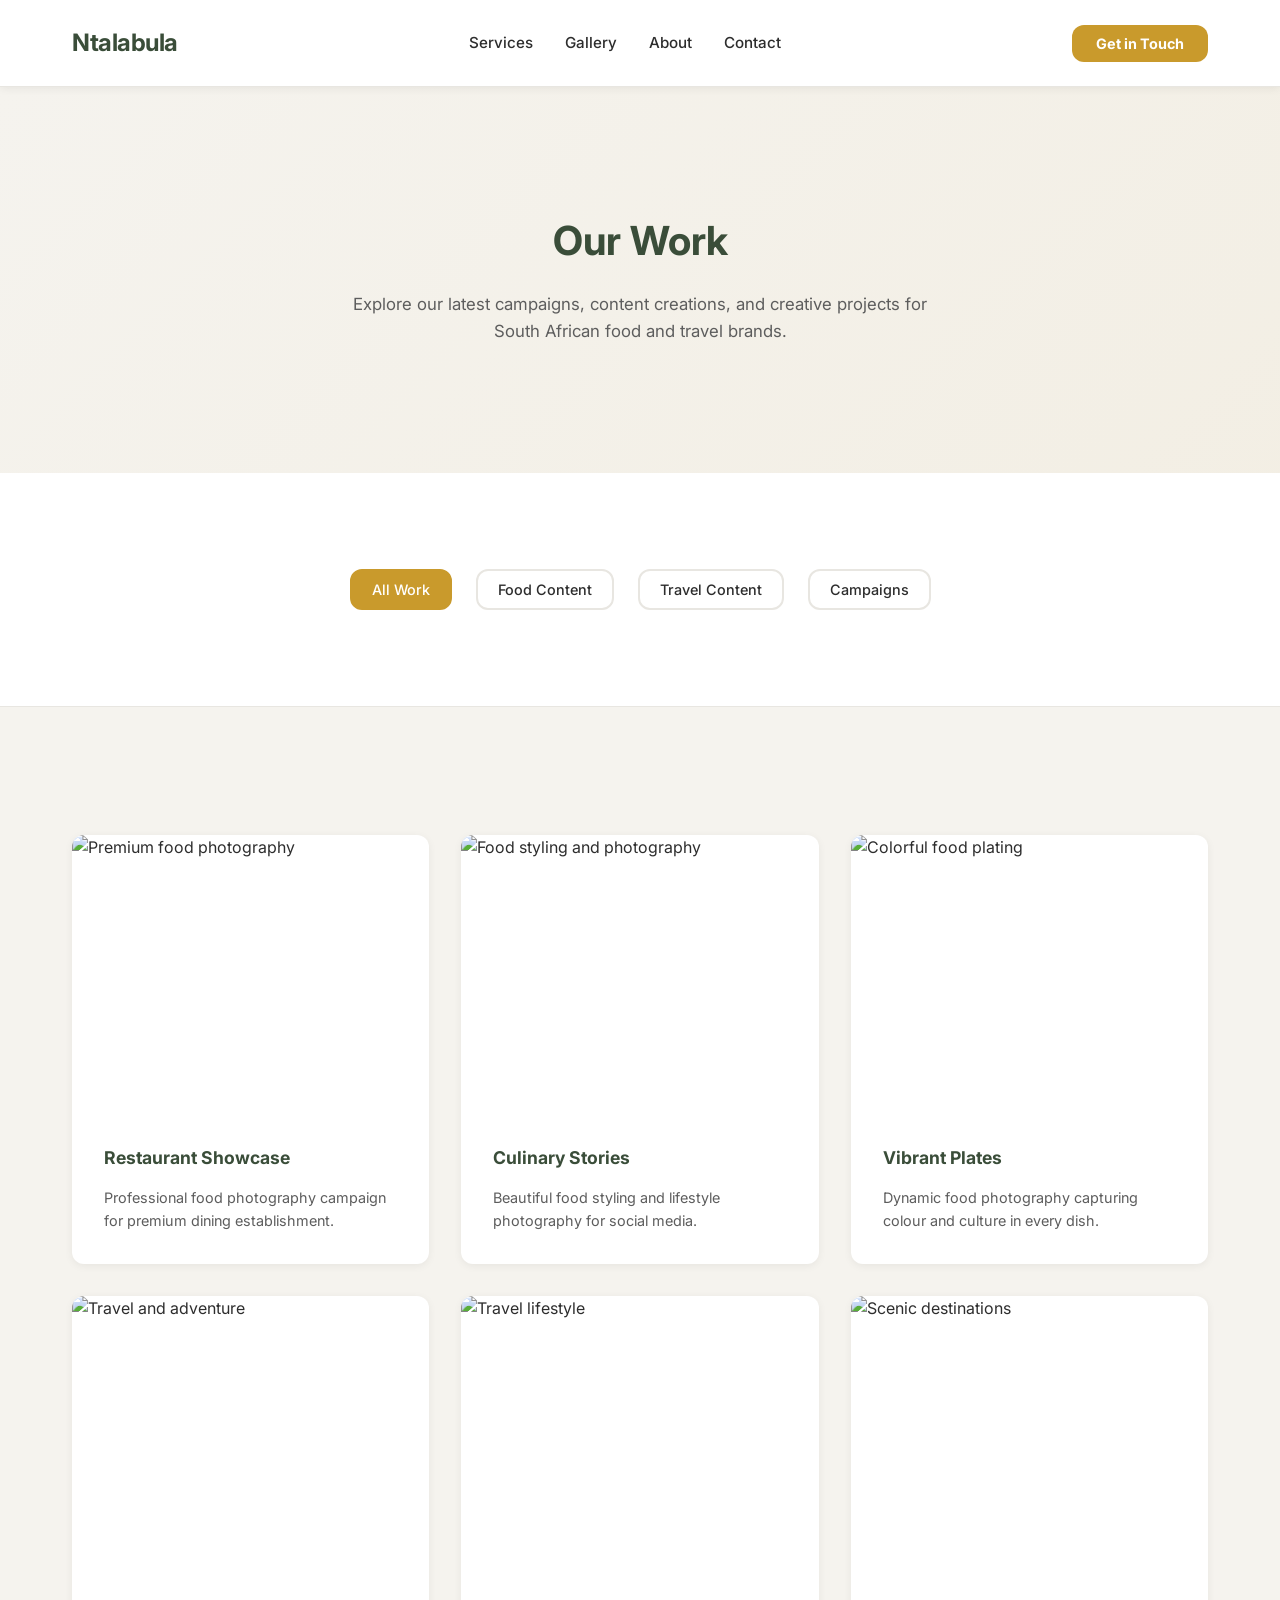
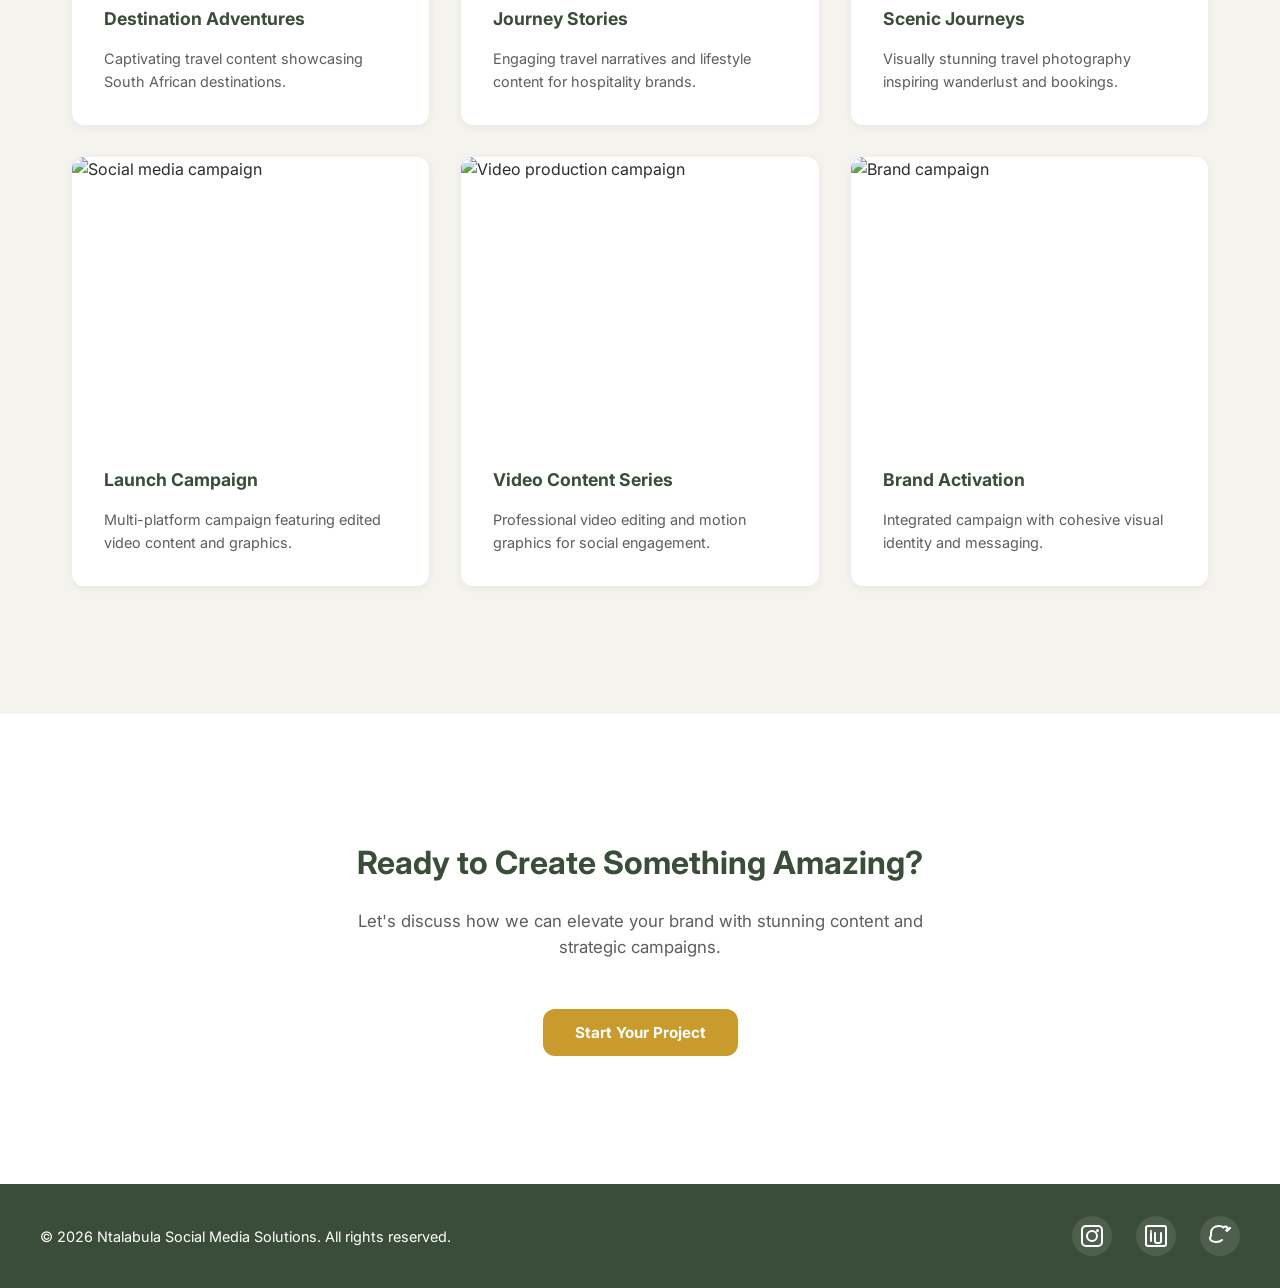
==== gallery.html @ 3a9ede96 "first commit" ====
<!DOCTYPE html>
<html lang="en">
<head>
    <meta charset="UTF-8">
    <meta name="viewport" content="width=device-width, initial-scale=1.0">
    <title>Gallery - Ntalabula Social Media Solutions</title>
    <link rel="preconnect" href="https://fonts.googleapis.com">
    <link rel="preconnect" href="https://fonts.gstatic.com" crossorigin>
    <link href="https://fonts.googleapis.com/css2?family=Inter:wght@400;500;700&display=swap" rel="stylesheet">
    <link rel="stylesheet" href="styles.css">
</head>
<body>
    <!-- Header -->
    <header class="header">
        <nav class="nav-container">
            <div class="logo">Ntalabula</div>
            <ul class="nav-links">
                <li><a href="index.html#services" class="nav-link">Services</a></li>
                <li><a href="gallery.html" class="nav-link">Gallery</a></li>
                <li><a href="index.html#about" class="nav-link">About</a></li>
                <li><a href="index.html#contact" class="nav-link">Contact</a></li>
            </ul>
            <button class="cta-button" onclick="document.getElementById('contact').scrollIntoView({ behavior: 'smooth' })">Get in Touch</button>
        </nav>
    </header>

    <!-- Gallery Header -->
    <section class="gallery-header">
        <div class="section-wrapper">
            <h1 class="gallery-title">Our Work</h1>
            <p class="gallery-subtitle">Explore our latest campaigns, content creations, and creative projects for South African food and travel brands.</p>
        </div>
    </section>

    <!-- Filter Tabs -->
    <section class="gallery-filters">
        <div class="section-wrapper">
            <div class="filter-tabs">
                <button class="filter-tab active" data-filter="all">All Work</button>
                <button class="filter-tab" data-filter="food">Food Content</button>
                <button class="filter-tab" data-filter="travel">Travel Content</button>
                <button class="filter-tab" data-filter="campaigns">Campaigns</button>
            </div>
        </div>
    </section>

    <!-- Gallery Grid -->
    <section class="gallery-section">
        <div class="section-wrapper">
            <div class="gallery-grid">
                <!-- Food Content 1 -->
                <div class="gallery-item" data-category="food">
                    <div class="gallery-image-wrapper">
                        <img src="https://images.unsplash.com/photo-1504674900149-731c6541e5d9?w=500&h=500&fit=crop" alt="Premium food photography" class="gallery-image">
                        <div class="gallery-overlay">
                            <div class="gallery-label">Food Content</div>
                        </div>
                    </div>
                    <div class="gallery-info">
                        <h3>Restaurant Showcase</h3>
                        <p>Professional food photography campaign for premium dining establishment.</p>
                    </div>
                </div>

                <!-- Food Content 2 -->
                <div class="gallery-item" data-category="food">
                    <div class="gallery-image-wrapper">
                        <img src="https://images.unsplash.com/photo-1546069901-ba9599a7e63c?w=500&h=500&fit=crop" alt="Food styling and photography" class="gallery-image">
                        <div class="gallery-overlay">
                            <div class="gallery-label">Food Content</div>
                        </div>
                    </div>
                    <div class="gallery-info">
                        <h3>Culinary Stories</h3>
                        <p>Beautiful food styling and lifestyle photography for social media.</p>
                    </div>
                </div>

                <!-- Food Content 3 -->
                <div class="gallery-item" data-category="food">
                    <div class="gallery-image-wrapper">
                        <img src="https://images.unsplash.com/photo-1495521821757-a1efb6729352?w=500&h=500&fit=crop" alt="Colorful food plating" class="gallery-image">
                        <div class="gallery-overlay">
                            <div class="gallery-label">Food Content</div>
                        </div>
                    </div>
                    <div class="gallery-info">
                        <h3>Vibrant Plates</h3>
                        <p>Dynamic food photography capturing colour and culture in every dish.</p>
                    </div>
                </div>

                <!-- Travel Content 1 -->
                <div class="gallery-item" data-category="travel">
                    <div class="gallery-image-wrapper">
                        <img src="https://images.unsplash.com/photo-1488646953014-85cb44e25828?w=500&h=500&fit=crop" alt="Travel and adventure" class="gallery-image">
                        <div class="gallery-overlay">
                            <div class="gallery-label">Travel Content</div>
                        </div>
                    </div>
                    <div class="gallery-info">
                        <h3>Destination Adventures</h3>
                        <p>Captivating travel content showcasing South African destinations.</p>
                    </div>
                </div>

                <!-- Travel Content 2 -->
                <div class="gallery-item" data-category="travel">
                    <div class="gallery-image-wrapper">
                        <img src="https://images.unsplash.com/photo-1455849318743-b2233fc3d7ef?w=500&h=500&fit=crop" alt="Travel lifestyle" class="gallery-image">
                        <div class="gallery-overlay">
                            <div class="gallery-label">Travel Content</div>
                        </div>
                    </div>
                    <div class="gallery-info">
                        <h3>Journey Stories</h3>
                        <p>Engaging travel narratives and lifestyle content for hospitality brands.</p>
                    </div>
                </div>

                <!-- Travel Content 3 -->
                <div class="gallery-item" data-category="travel">
                    <div class="gallery-image-wrapper">
                        <img src="https://images.unsplash.com/photo-1506905925346-21bda4d32df4?w=500&h=500&fit=crop" alt="Scenic destinations" class="gallery-image">
                        <div class="gallery-overlay">
                            <div class="gallery-label">Travel Content</div>
                        </div>
                    </div>
                    <div class="gallery-info">
                        <h3>Scenic Journeys</h3>
                        <p>Visually stunning travel photography inspiring wanderlust and bookings.</p>
                    </div>
                </div>

                <!-- Campaign 1 -->
                <div class="gallery-item" data-category="campaigns">
                    <div class="gallery-image-wrapper">
                        <img src="https://images.unsplash.com/photo-1516738901601-eab0b2e9e6bd?w=500&h=500&fit=crop" alt="Social media campaign" class="gallery-image">
                        <div class="gallery-overlay">
                            <div class="gallery-label">Campaign</div>
                        </div>
                    </div>
                    <div class="gallery-info">
                        <h3>Launch Campaign</h3>
                        <p>Multi-platform campaign featuring edited video content and graphics.</p>
                    </div>
                </div>

                <!-- Campaign 2 -->
                <div class="gallery-item" data-category="campaigns">
                    <div class="gallery-image-wrapper">
                        <img src="https://images.unsplash.com/photo-1552664730-d307ca884978?w=500&h=500&fit=crop" alt="Video production campaign" class="gallery-image">
                        <div class="gallery-overlay">
                            <div class="gallery-label">Campaign</div>
                        </div>
                    </div>
                    <div class="gallery-info">
                        <h3>Video Content Series</h3>
                        <p>Professional video editing and motion graphics for social engagement.</p>
                    </div>
                </div>

                <!-- Campaign 3 -->
                <div class="gallery-item" data-category="campaigns">
                    <div class="gallery-image-wrapper">
                        <img src="https://images.unsplash.com/photo-1611162617213-7d7a39e9b1d7?w=500&h=500&fit=crop" alt="Brand campaign" class="gallery-image">
                        <div class="gallery-overlay">
                            <div class="gallery-label">Campaign</div>
                        </div>
                    </div>
                    <div class="gallery-info">
                        <h3>Brand Activation</h3>
                        <p>Integrated campaign with cohesive visual identity and messaging.</p>
                    </div>
                </div>
            </div>
        </div>
    </section>

    <!-- CTA Section -->
    <section class="gallery-cta">
        <div class="section-wrapper">
            <h2>Ready to Create Something Amazing?</h2>
            <p>Let's discuss how we can elevate your brand with stunning content and strategic campaigns.</p>
            <button class="btn-primary" onclick="window.location.href='index.html#contact'">Start Your Project</button>
        </div>
    </section>

    <!-- Footer -->
    <footer class="footer">
        <div class="footer-content">
            <p>&copy; 2026 Ntalabula Social Media Solutions. All rights reserved.</p>
            <div class="social-links">
                <a href="#" class="social-icon" aria-label="Instagram">
                    <svg width="24" height="24" viewBox="0 0 24 24" fill="none">
                        <rect x="2" y="2" width="20" height="20" rx="4" stroke="currentColor" stroke-width="2"/>
                        <circle cx="12" cy="12" r="5" stroke="currentColor" stroke-width="2"/>
                        <circle cx="17.5" cy="6.5" r="1.5" fill="currentColor"/>
                    </svg>
                </a>
                <a href="#" class="social-icon" aria-label="LinkedIn">
                    <svg width="24" height="24" viewBox="0 0 24 24" fill="none">
                        <rect x="2" y="2" width="20" height="20" rx="2" stroke="currentColor" stroke-width="2"/>
                        <path d="M7 9v8M7 7v0.01M11 9v8M17 9v8c0 1-1 2-2 2h-2c-1 0-2-1-2-2v-2" stroke="currentColor" stroke-width="2" stroke-linecap="round"/>
                    </svg>
                </a>
                <a href="#" class="social-icon" aria-label="Twitter">
                    <svg width="24" height="24" viewBox="0 0 24 24" fill="none">
                        <path d="M22 4s-1.5 1-3 1.5c1-1.5.5-3-2-3-.5 0-1 .5-1.5 1-1-1-2.5-1.5-4.5-1.5C6 2 3 5 3 9v2C3 12 2 14 2 14" stroke="currentColor" stroke-width="2" stroke-linecap="round"/>
                        <path d="M22 4c-1 1-3 3-3 3M2 14c0 2 2 4 6 4 4 0 6-2 6-2" stroke="currentColor" stroke-width="2" stroke-linecap="round"/>
                    </svg>
                </a>
            </div>
        </div>
    </footer>

    <script src="script.js"></script>
    <script>
        /**
         * Gallery filter functionality
         */
        document.querySelectorAll('.filter-tab').forEach(tab => {
            tab.addEventListener('click', function() {
                // Update active tab
                document.querySelectorAll('.filter-tab').forEach(t => t.classList.remove('active'));
                this.classList.add('active');

                // Filter gallery items
                const filter = this.getAttribute('data-filter');
                const items = document.querySelectorAll('.gallery-item');
                
                items.forEach(item => {
                    if (filter === 'all' || item.getAttribute('data-category') === filter) {
                        item.style.display = 'block';
                        setTimeout(() => item.style.opacity = '1', 10);
                    } else {
                        item.style.opacity = '0';
                        setTimeout(() => item.style.display = 'none', 300);
                    }
                });
            });
        });

        // Add smooth transition effect
        const style = document.createElement('style');
        style.textContent = `.gallery-item { transition: opacity 0.3s ease; }`;
        document.head.appendChild(style);
    </script>
</body>
</html>
---- styles.css ----
/* ============================================
   CSS Variables & Root Styles
   ============================================ */
:root {
    --color-bg: #F5F3EE;
    --color-heading: #3A4D39;
    --color-accent: #C99A2C;
    --color-text: #2D2D2D;
    --color-white: #FFFFFF;
    --color-light-grey: #F9F8F6;
    --color-border: #E8E6E1;
    
    --font-family: 'Inter', sans-serif;
    --font-weight-regular: 400;
    --font-weight-medium: 500;
    --font-weight-bold: 700;
    
    --spacing-xs: 8px;
    --spacing-sm: 16px;
    --spacing-md: 24px;
    --spacing-lg: 32px;
    --spacing-xl: 48px;
    --spacing-2xl: 64px;
    
    --border-radius: 12px;
    --transition: all 0.3s ease;
    --shadow-subtle: 0 2px 8px rgba(0, 0, 0, 0.06);
    --shadow-card: 0 4px 12px rgba(0, 0, 0, 0.08);
}

/* ============================================
   Reset & Global Styles
   ============================================ */
* {
    margin: 0;
    padding: 0;
    box-sizing: border-box;
}

html {
    scroll-behavior: smooth;
}

body {
    font-family: var(--font-family);
    font-size: 16px;
    font-weight: var(--font-weight-regular);
    line-height: 1.6;
    color: var(--color-text);
    background-color: var(--color-bg);
}

/* ============================================
   Typography
   ============================================ */
h1, h2, h3, h4, h5, h6 {
    font-weight: var(--font-weight-bold);
    color: var(--color-heading);
    line-height: 1.3;
    margin-bottom: var(--spacing-md);
}

h1 {
    font-size: 2.5rem;
}

h2 {
    font-size: 2rem;
}

h3 {
    font-size: 1.25rem;
}

p {
    margin-bottom: var(--spacing-md);
}

a {
    color: var(--color-accent);
    text-decoration: none;
    transition: var(--transition);
}

a:hover {
    opacity: 0.8;
}

/* ============================================
   Header & Navigation
   ============================================ */
.header {
    position: sticky;
    top: 0;
    z-index: 1000;
    background-color: var(--color-white);
    border-bottom: 1px solid var(--color-border);
    box-shadow: var(--shadow-subtle);
}

.nav-container {
    display: flex;
    justify-content: space-between;
    align-items: center;
    padding: var(--spacing-md) var(--spacing-lg);
    max-width: 1200px;
    margin: 0 auto;
}

.logo {
    font-size: 1.5rem;
    font-weight: var(--font-weight-bold);
    color: var(--color-heading);
    letter-spacing: -0.5px;
}

.nav-links {
    display: flex;
    list-style: none;
    gap: var(--spacing-lg);
    align-items: center;
}

.nav-link {
    font-size: 0.95rem;
    font-weight: var(--font-weight-medium);
    color: var(--color-text);
    transition: var(--transition);
}

.nav-link:hover {
    color: var(--color-accent);
}

.cta-button {
    background-color: var(--color-accent);
    color: var(--color-white);
    border: none;
    padding: 10px 24px;
    border-radius: var(--border-radius);
    font-weight: var(--font-weight-bold);
    font-size: 0.9rem;
    cursor: pointer;
    transition: var(--transition);
    font-family: var(--font-family);
}

.cta-button:hover {
    background-color: #b8892a;
    transform: translateY(-2px);
    box-shadow: var(--shadow-card);
}

.cta-button:active {
    transform: translateY(0);
}

/* ============================================
   Hero Section
   ============================================ */
.hero {
    padding: var(--spacing-2xl) var(--spacing-lg);
    background-color: var(--color-bg);
    display: flex;
    align-items: center;
    justify-content: center;
    min-height: calc(100vh - 80px);
}

.hero-wrapper {
    display: grid;
    grid-template-columns: 1fr 1fr;
    gap: var(--spacing-xl);
    align-items: center;
    max-width: 1200px;
    width: 100%;
}

.hero-content {
    max-width: 600px;
}

.hero-image {
    display: flex;
    align-items: center;
    justify-content: center;
}

.hero-img {
    width: 100%;
    max-width: 450px;
    height: auto;
    border-radius: 16px;
    box-shadow: 0 20px 40px rgba(0, 0, 0, 0.12);
    object-fit: cover;
}

.hero-title {
    margin-bottom: var(--spacing-lg);
    color: var(--color-heading);
}

.hero-title {
    margin-bottom: var(--spacing-lg);
    color: var(--color-heading);
}

.hero-subtitle {
    font-size: 1.125rem;
    color: var(--color-text);
    margin-bottom: var(--spacing-xl);
    line-height: 1.8;
}

.hero-buttons {
    display: flex;
    gap: var(--spacing-md);
    flex-wrap: wrap;
}

/* ============================================
   Buttons
   ============================================ */
.btn-primary, .btn-secondary {
    font-family: var(--font-family);
    font-weight: var(--font-weight-bold);
    font-size: 0.95rem;
    padding: 14px 32px;
    border-radius: var(--border-radius);
    border: none;
    cursor: pointer;
    transition: var(--transition);
    text-decoration: none;
    display: inline-block;
}

.btn-primary {
    background-color: var(--color-accent);
    color: var(--color-white);
}

.btn-primary:hover {
    background-color: #b8892a;
    transform: translateY(-2px);
    box-shadow: var(--shadow-card);
}

.btn-primary:active {
    transform: translateY(0);
}

.btn-secondary {
    background-color: transparent;
    color: var(--color-heading);
    border: 2px solid var(--color-heading);
}

.btn-secondary:hover {
    background-color: var(--color-heading);
    color: var(--color-white);
    transform: translateY(-2px);
}

.btn-secondary:active {
    transform: translateY(0);
}

/* ============================================
   Sections
   ============================================ */
.section-wrapper {
    max-width: 1200px;
    margin: 0 auto;
    padding: var(--spacing-2xl) var(--spacing-lg);
}

.section-title {
    text-align: center;
    margin-bottom: var(--spacing-2xl);
}

/* ============================================
   Services Section
   ============================================ */
.services {
    background-color: var(--color-white);
    padding: var(--spacing-2xl) 0;
}

.services-grid {
    display: grid;
    grid-template-columns: repeat(auto-fit, minmax(300px, 1fr));
    gap: var(--spacing-lg);
}

.service-card {
    background-color: var(--color-white);
    border-radius: var(--border-radius);
    box-shadow: var(--shadow-subtle);
    transition: var(--transition);
    overflow: hidden;
    display: flex;
    flex-direction: column;
}

.service-card:hover {
    transform: translateY(-8px);
    box-shadow: var(--shadow-card);
}

.service-image {
    width: 100%;
    height: 250px;
    object-fit: cover;
    display: block;
}

.service-content {
    padding: var(--spacing-lg);
    text-align: left;
    display: flex;
    flex-direction: column;
    flex-grow: 1;
}

.service-title {
    margin-bottom: var(--spacing-sm);
}

.service-description {
    font-size: 0.95rem;
    color: #5D5D5D;
    margin-bottom: var(--spacing-md);
}

.service-link {
    color: var(--color-accent);
    font-weight: var(--font-weight-bold);
    font-size: 0.9rem;
    text-decoration: none;
    display: inline-flex;
    align-items: center;
    transition: var(--transition);
    margin-top: auto;
}

.service-link:hover {
    transform: translateX(4px);
}

/* ============================================
   About Section
   ============================================ */
.about {
    background-color: var(--color-bg);
    padding: var(--spacing-2xl) 0;
}

.about-wrapper {
    display: grid;
    grid-template-columns: 1fr 1fr;
    gap: var(--spacing-xl);
    align-items: center;
}

.about-content h2 {
    margin-bottom: var(--spacing-lg);
}

.about-text {
    font-size: 1.05rem;
    line-height: 1.8;
    color: var(--color-text);
}

.about-visual {
    display: flex;
    align-items: center;
    justify-content: center;
    min-height: 400px;
}

.about-img {
    width: 100%;
    max-width: 400px;
    height: auto;
    border-radius: 16px;
    box-shadow: 0 20px 40px rgba(0, 0, 0, 0.12);
    object-fit: cover;
}

/* ============================================
   Contact Section
   ============================================ */
.contact {
    background-color: var(--color-white);
    padding: var(--spacing-2xl) 0;
}

.contact-wrapper {
    text-align: center;
}

.contact-subtitle {
    font-size: 1.05rem;
    color: #5D5D5D;
    margin-bottom: var(--spacing-xl);
}

.contact-content {
    display: grid;
    grid-template-columns: 1fr 1fr;
    gap: var(--spacing-xl);
    margin-top: var(--spacing-xl);
}

.contact-info {
    text-align: left;
    padding: var(--spacing-lg);
    background-color: var(--color-light-grey);
    border-radius: var(--border-radius);
}

.contact-info h3 {
    margin-bottom: var(--spacing-md);
    text-align: center;
}

.contact-info p {
    margin-bottom: var(--spacing-md);
    font-size: 0.95rem;
}

.contact-info a {
    color: var(--color-accent);
    font-weight: var(--font-weight-medium);
}

.map-container {
    width: 100%;
    display: flex;
    align-items: center;
    justify-content: center;
}

/* ============================================
   Gallery Page Styles
   ============================================ */
.gallery-header {
    background: linear-gradient(135deg, var(--color-bg) 0%, rgba(201, 154, 44, 0.05) 100%);
    padding: var(--spacing-2xl) var(--spacing-lg);
    text-align: center;
}

.gallery-title {
    margin-bottom: var(--spacing-md);
}

.gallery-subtitle {
    font-size: 1.05rem;
    color: #5D5D5D;
    max-width: 600px;
    margin: 0 auto;
}

.gallery-filters {
    background-color: var(--color-white);
    padding: var(--spacing-lg);
    border-bottom: 1px solid var(--color-border);
    position: sticky;
    top: 80px;
    z-index: 100;
}

.filter-tabs {
    display: flex;
    justify-content: center;
    gap: var(--spacing-md);
    flex-wrap: wrap;
}

.filter-tab {
    padding: 10px 20px;
    border: 2px solid var(--color-border);
    background-color: var(--color-white);
    color: var(--color-text);
    border-radius: var(--border-radius);
    font-weight: var(--font-weight-medium);
    font-size: 0.9rem;
    cursor: pointer;
    transition: var(--transition);
    font-family: var(--font-family);
}

.filter-tab:hover {
    border-color: var(--color-accent);
    color: var(--color-accent);
}

.filter-tab.active {
    background-color: var(--color-accent);
    color: var(--color-white);
    border-color: var(--color-accent);
}

.gallery-section {
    background-color: var(--color-bg);
    padding: var(--spacing-2xl) 0;
}

.gallery-grid {
    display: grid;
    grid-template-columns: repeat(auto-fill, minmax(300px, 1fr));
    gap: var(--spacing-lg);
}

.gallery-item {
    background-color: var(--color-white);
    border-radius: var(--border-radius);
    overflow: hidden;
    box-shadow: var(--shadow-subtle);
    transition: var(--transition);
    display: flex;
    flex-direction: column;
}

.gallery-item:hover {
    transform: translateY(-8px);
    box-shadow: var(--shadow-card);
}

.gallery-image-wrapper {
    position: relative;
    overflow: hidden;
    height: 280px;
}

.gallery-image {
    width: 100%;
    height: 100%;
    object-fit: cover;
    transition: var(--transition);
}

.gallery-item:hover .gallery-image {
    transform: scale(1.08);
}

.gallery-overlay {
    position: absolute;
    top: 0;
    left: 0;
    right: 0;
    bottom: 0;
    background-color: rgba(58, 77, 57, 0.7);
    display: flex;
    align-items: center;
    justify-content: center;
    opacity: 0;
    transition: var(--transition);
}

.gallery-item:hover .gallery-overlay {
    opacity: 1;
}

.gallery-label {
    background-color: var(--color-accent);
    color: var(--color-white);
    padding: 8px 16px;
    border-radius: 20px;
    font-weight: var(--font-weight-bold);
    font-size: 0.85rem;
}

.gallery-info {
    padding: var(--spacing-lg);
    flex-grow: 1;
    display: flex;
    flex-direction: column;
}

.gallery-info h3 {
    margin-bottom: var(--spacing-sm);
    font-size: 1.1rem;
}

.gallery-info p {
    font-size: 0.9rem;
    color: #5D5D5D;
    margin-bottom: 0;
}

.gallery-cta {
    background-color: var(--color-white);
    padding: var(--spacing-2xl) var(--spacing-lg);
    text-align: center;
}

.gallery-cta h2 {
    margin-bottom: var(--spacing-md);
}

.gallery-cta p {
    font-size: 1.05rem;
    color: #5D5D5D;
    margin-bottom: var(--spacing-xl);
    max-width: 600px;
    margin-left: auto;
    margin-right: auto;
}

/* ============================================
   Contact Form
   ============================================ */
.contact-form {
    text-align: left;
}

.form-group {
    margin-bottom: var(--spacing-lg);
    display: flex;
    flex-direction: column;
}

.form-group label {
    font-weight: var(--font-weight-medium);
    margin-bottom: var(--spacing-sm);
    color: var(--color-heading);
}

.form-group input,
.form-group textarea {
    padding: 12px 16px;
    border: 1px solid var(--color-border);
    border-radius: var(--border-radius);
    font-family: var(--font-family);
    font-size: 0.95rem;
    color: var(--color-text);
    transition: var(--transition);
    background-color: var(--color-white);
}

.form-group input:focus,
.form-group textarea:focus {
    outline: none;
    border-color: var(--color-accent);
    box-shadow: 0 0 0 3px rgba(201, 154, 44, 0.1);
}

.form-group textarea {
    resize: vertical;
    min-height: 120px;
}

.form-error {
    color: #d32f2f;
    font-size: 0.85rem;
    margin-top: var(--spacing-xs);
    display: none;
}

.form-error.active {
    display: block;
}

.form-success {
    color: #388e3c;
    font-size: 0.95rem;
    margin-top: var(--spacing-md);
    display: none;
}

.form-success.active {
    display: block;
}

.contact-form button {
    width: 100%;
    margin-top: var(--spacing-md);
}

/* ============================================
   Footer
   ============================================ */
.footer {
    background-color: var(--color-heading);
    color: var(--color-white);
    padding: var(--spacing-lg);
    text-align: center;
}

.footer-content {
    max-width: 1200px;
    margin: 0 auto;
    display: flex;
    justify-content: space-between;
    align-items: center;
    gap: var(--spacing-lg);
}

.footer-content p {
    margin-bottom: 0;
    font-size: 0.9rem;
}

.social-links {
    display: flex;
    gap: var(--spacing-md);
    justify-content: center;
}

.social-icon {
    display: inline-flex;
    align-items: center;
    justify-content: center;
    width: 40px;
    height: 40px;
    border-radius: 50%;
    background-color: rgba(255, 255, 255, 0.1);
    color: var(--color-white);
    transition: var(--transition);
}

.social-icon:hover {
    background-color: var(--color-accent);
}

/* ============================================
   Responsive Design (Mobile First)
   ============================================ */

/* Mobile adjustments */
@media (max-width: 768px) {
    h1 {
        font-size: 2rem;
    }

    h2 {
        font-size: 1.5rem;
    }

    h3 {
        font-size: 1.1rem;
    }

    .nav-container {
        flex-direction: column;
        gap: var(--spacing-md);
        padding: var(--spacing-md);
    }

    .nav-links {
        flex-direction: column;
        gap: var(--spacing-md);
        text-align: center;
    }

    .hero {
        padding: var(--spacing-xl) var(--spacing-md);
        min-height: auto;
    }

    .hero-wrapper {
        grid-template-columns: 1fr;
        gap: var(--spacing-lg);
    }

    .hero-buttons {
        flex-direction: column;
    }

    .btn-primary, .btn-secondary {
        width: 100%;
    }

    .section-wrapper {
        padding: var(--spacing-xl) var(--spacing-md);
    }

    .services-grid {
        grid-template-columns: 1fr;
        gap: var(--spacing-md);
    }

    .about-wrapper {
        grid-template-columns: 1fr;
        gap: var(--spacing-lg);
    }

    .about-visual {
        min-height: 300px;
    }

    .contact-content {
        grid-template-columns: 1fr;
        gap: var(--spacing-lg);
    }

    .footer-content {
        flex-direction: column;
        gap: var(--spacing-lg);
    }

    .gallery-grid {
        grid-template-columns: repeat(auto-fill, minmax(250px, 1fr));
        gap: var(--spacing-md);
    }

    .gallery-image-wrapper {
        height: 220px;
    }

    .filter-tabs {
        gap: var(--spacing-sm);
    }

    .filter-tab {
        padding: 8px 16px;
        font-size: 0.85rem;
    }
}

/* Extra small devices */
@media (max-width: 480px) {
    :root {
        --spacing-lg: 24px;
        --spacing-xl: 32px;
        --spacing-2xl: 48px;
    }

    h1 {
        font-size: 1.75rem;
    }

    h2 {
        font-size: 1.3rem;
    }

    .logo {
        font-size: 1.25rem;
    }

    .hero-subtitle {
        font-size: 1rem;
    }

    .cta-button {
        padding: 10px 16px;
        font-size: 0.85rem;
    }

    .btn-primary, .btn-secondary {
        padding: 12px 24px;
        font-size: 0.9rem;
    }

    .hero-wrapper {
        grid-template-columns: 1fr;
    }

    .hero-img {
        max-width: 100%;
    }

    .gallery-grid {
        grid-template-columns: 1fr;
    }

    .gallery-image-wrapper {
        height: 250px;
    }
}
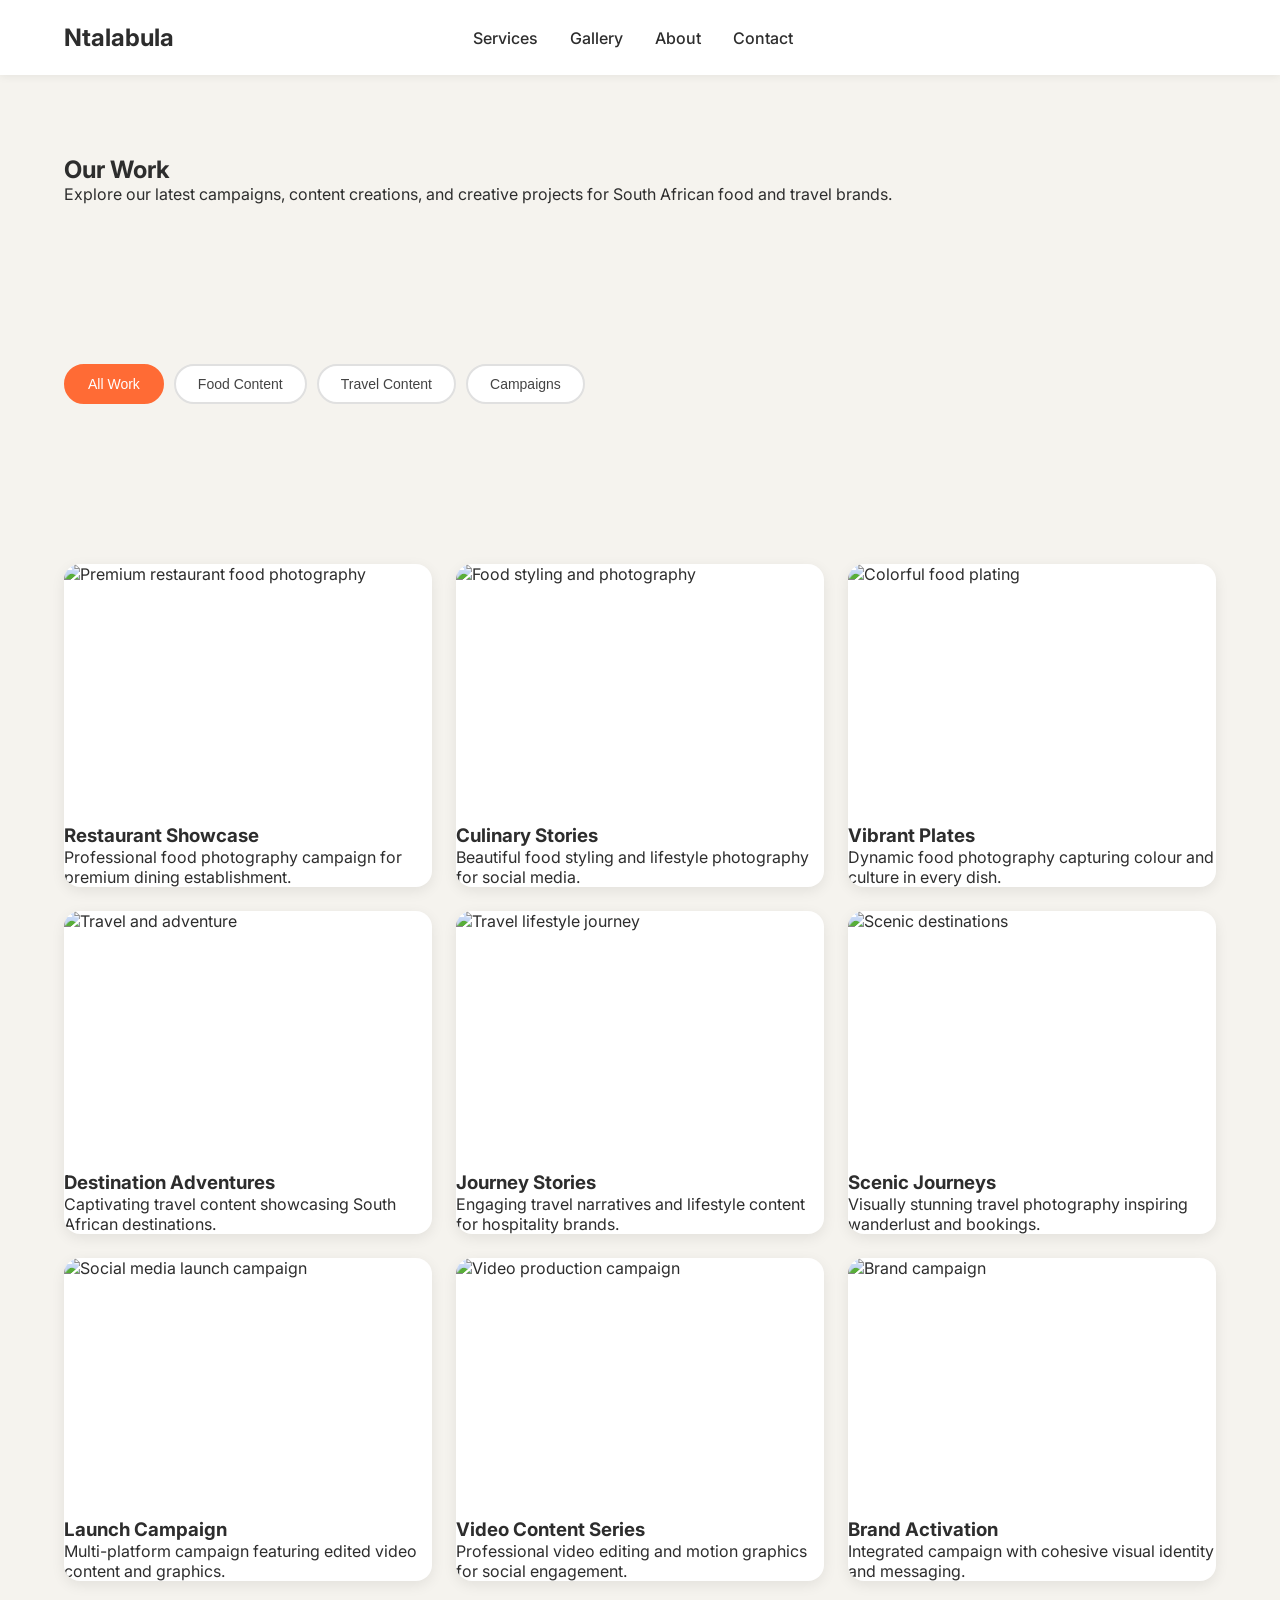
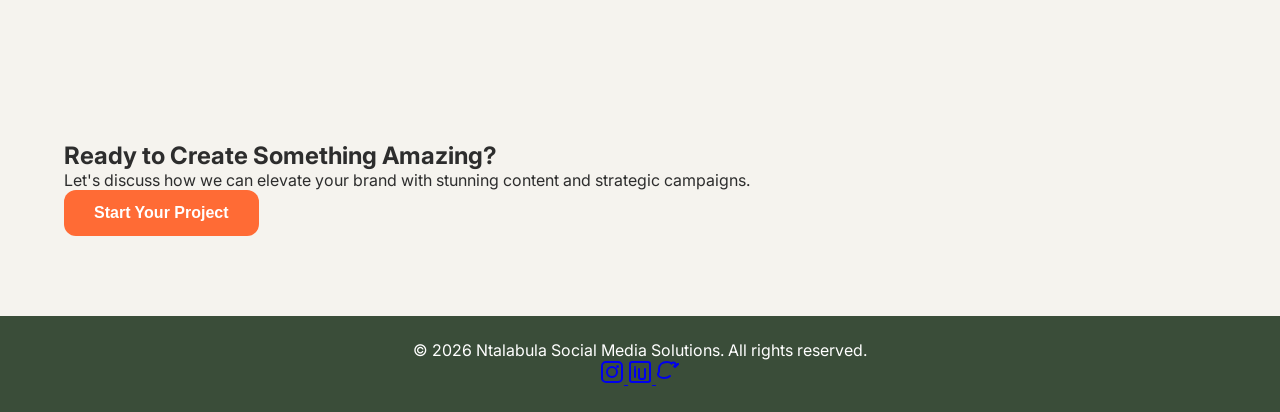
==== commit e02fbc31: "added images" ====
--- a/gallery.html
+++ b/gallery.html
@@ -8,6 +8,59 @@
     <link rel="preconnect" href="https://fonts.gstatic.com" crossorigin>
     <link href="https://fonts.googleapis.com/css2?family=Inter:wght@400;500;700&display=swap" rel="stylesheet">
     <link rel="stylesheet" href="styles.css">
+    <style>
+        .filter-tabs {
+            display: flex;
+            gap: 10px;
+            flex-wrap: wrap;
+        }
+
+        .filter-tab {
+            padding: 10px 22px;
+            border-radius: 999px;
+            border: 2px solid #e0e0e0;
+            background: #fff;
+            color: #444;
+            font-size: 14px;
+            font-weight: 500;
+            cursor: pointer;
+            transition: all 0.2s ease;
+        }
+
+        .filter-tab:hover {
+            border-color: #ff6b35;
+            color: #ff6b35;
+        }
+
+        .filter-tab.active {
+            background: #ff6b35;
+            border-color: #ff6b35;
+            color: #fff;
+        }
+
+        .btn-primary {
+            display: inline-block;
+            padding: 14px 32px;
+            background: #ff6b35;
+            color: #fff;
+            border: none;
+            border-radius: 999px;
+            font-size: 16px;
+            font-weight: 600;
+            cursor: pointer;
+            transition: background 0.2s ease, transform 0.1s ease;
+            text-decoration: none;
+        }
+
+        .btn-primary:hover {
+            background: #e55a25;
+            transform: translateY(-1px);
+        }
+
+        .btn-primary:active {
+            transform: scale(0.98);
+        }
+    </style>
 </head>
 <body>
     <!-- Header -->
@@ -51,7 +104,7 @@
                 <!-- Food Content 1 -->
                 <div class="gallery-item" data-category="food">
                     <div class="gallery-image-wrapper">
-                        <img src="https://images.unsplash.com/photo-1504674900149-731c6541e5d9?w=500&h=500&fit=crop" alt="Premium food photography" class="gallery-image">
+                        <img src="https://images.unsplash.com/photo-1414235077428-338989a2e8c0?w=500&h=500&fit=crop" alt="Premium restaurant food photography" class="gallery-image">
                         <div class="gallery-overlay">
                             <div class="gallery-label">Food Content</div>
                         </div>
@@ -107,7 +160,7 @@
                 <!-- Travel Content 2 -->
                 <div class="gallery-item" data-category="travel">
                     <div class="gallery-image-wrapper">
-                        <img src="https://images.unsplash.com/photo-1455849318743-b2233fc3d7ef?w=500&h=500&fit=crop" alt="Travel lifestyle" class="gallery-image">
+                        <img src="https://images.unsplash.com/photo-1476514525535-07fb3b4ae5f1?w=500&h=500&fit=crop" alt="Travel lifestyle journey" class="gallery-image">
                         <div class="gallery-overlay">
                             <div class="gallery-label">Travel Content</div>
                         </div>
@@ -135,7 +188,7 @@
                 <!-- Campaign 1 -->
                 <div class="gallery-item" data-category="campaigns">
                     <div class="gallery-image-wrapper">
-                        <img src="https://images.unsplash.com/photo-1516738901601-eab0b2e9e6bd?w=500&h=500&fit=crop" alt="Social media campaign" class="gallery-image">
+                        <img src="https://images.unsplash.com/photo-1533750349088-cd871a92f312?w=500&h=500&fit=crop" alt="Social media launch campaign" class="gallery-image">
                         <div class="gallery-overlay">
                             <div class="gallery-label">Campaign</div>
                         </div>
@@ -216,16 +269,11 @@
 
     <script src="script.js"></script>
     <script>
-        /**
-         * Gallery filter functionality
-         */
         document.querySelectorAll('.filter-tab').forEach(tab => {
             tab.addEventListener('click', function() {
-                // Update active tab
                 document.querySelectorAll('.filter-tab').forEach(t => t.classList.remove('active'));
                 this.classList.add('active');
 
-                // Filter gallery items
                 const filter = this.getAttribute('data-filter');
                 const items = document.querySelectorAll('.gallery-item');
                 
@@ -241,10 +289,9 @@
             });
         });
 
-        // Add smooth transition effect
         const style = document.createElement('style');
         style.textContent = `.gallery-item { transition: opacity 0.3s ease; }`;
         document.head.appendChild(style);
     </script>
 </body>
-</html>
+</html>
--- a/styles.css
+++ b/styles.css
@@ -1,873 +1,769 @@
-/* ============================================
-   CSS Variables & Root Styles
-   ============================================ */
-:root {
-    --color-bg: #F5F3EE;
-    --color-heading: #3A4D39;
-    --color-accent: #C99A2C;
-    --color-text: #2D2D2D;
-    --color-white: #FFFFFF;
-    --color-light-grey: #F9F8F6;
-    --color-border: #E8E6E1;
-    
-    --font-family: 'Inter', sans-serif;
-    --font-weight-regular: 400;
-    --font-weight-medium: 500;
-    --font-weight-bold: 700;
-    
-    --spacing-xs: 8px;
-    --spacing-sm: 16px;
-    --spacing-md: 24px;
-    --spacing-lg: 32px;
-    --spacing-xl: 48px;
-    --spacing-2xl: 64px;
-    
-    --border-radius: 12px;
-    --transition: all 0.3s ease;
-    --shadow-subtle: 0 2px 8px rgba(0, 0, 0, 0.06);
-    --shadow-card: 0 4px 12px rgba(0, 0, 0, 0.08);
-}
-
-/* ============================================
-   Reset & Global Styles
-   ============================================ */
-* {
-    margin: 0;
-    padding: 0;
-    box-sizing: border-box;
-}
-
-html {
-    scroll-behavior: smooth;
-}
-
-body {
-    font-family: var(--font-family);
-    font-size: 16px;
-    font-weight: var(--font-weight-regular);
-    line-height: 1.6;
-    color: var(--color-text);
-    background-color: var(--color-bg);
-}
-
-/* ============================================
-   Typography
-   ============================================ */
-h1, h2, h3, h4, h5, h6 {
-    font-weight: var(--font-weight-bold);
+*{
+    margin:0;
+    padding:0;
+    box-sizing:border-box;
+}
+
+body{
+    font-family:'Inter',sans-serif;
+    background:#f5f3ee;
+    color:#2d2d2d;
+}
+
+.header{
+    position:sticky;
+    top:0;
+    z-index:1000;
+    background:white;
+    border-bottom:1px solid #eee;
+}
+
+.nav-container{
+    max-width:1200px;
+    margin:auto;
+    padding:18px 24px;
+    display:flex;
+    justify-content:space-between;
+    align-items:center;
+    position:relative;
+}
+
+.logo{
+    font-size:1.5rem;
+    font-weight:700;
+    color:#3A4D39;
+}
+
+.menu-toggle{
+    display:none;
+    background:none;
+    border:none;
+    font-size:2rem;
+    cursor:pointer;
+    color:#3A4D39;
+}
+
+.nav-links{
+    display:flex;
+    list-style:none;
+    gap:32px;
+}
+
+.nav-link{
+    text-decoration:none;
+    color:#2d2d2d;
+    font-weight:500;
+}
+
+.nav-link:hover{
+    color:#C99A2C;
+}
+
+/* HERO */
+
+.hero{
+    padding:80px 24px;
+}
+
+.hero-wrapper{
+    max-width:1200px;
+    margin:auto;
+    display:grid;
+    grid-template-columns:1fr 1fr;
+    gap:48px;
+    align-items:center;
+}
+
+.hero-title{
+    font-size:3rem;
+    color:#3A4D39;
+    margin-bottom:24px;
+}
+
+.hero-subtitle{
+    font-size:1.1rem;
+    margin-bottom:32px;
+    line-height:1.8;
+}
+
+.hero-buttons{
+    display:flex;
+    gap:16px;
+}
+
+.btn-primary{
+    background:#C99A2C;
+    color:white;
+    border:none;
+    padding:14px 28px;
+    border-radius:10px;
+    cursor:pointer;
+    font-weight:700;
+}
+
+.btn-secondary{
+    background:transparent;
+    border:2px solid #3A4D39;
+    padding:14px 28px;
+    border-radius:10px;
+    cursor:pointer;
+}
+
+.hero-img{
+    width:100%;
+    border-radius:16px;
+}
+
+/* SECTION */
+
+.section-wrapper{
+    max-width:1200px;
+    margin:auto;
+    padding:80px 24px;
+}
+
+.section-title{
+    text-align:center;
+    margin-bottom:48px;
+    color:#3A4D39;
+}
+
+/* SERVICES */
+
+.services{
+    background:white;
+}
+
+.services-grid{
+    display:grid;
+    grid-template-columns:repeat(auto-fit,minmax(300px,1fr));
+    gap:24px;
+}
+
+.service-card{
+    background:white;
+    border-radius:12px;
+    overflow:hidden;
+    box-shadow:0 2px 10px rgba(0,0,0,0.08);
+}
+
+.service-image{
+    width:100%;
+    height:240px;
+    object-fit:cover;
+}
+
+.service-content{
+    padding:24px;
+}
+
+.service-link{
+    display:inline-block;
+    margin-top:16px;
+    color:#C99A2C;
+    font-weight:700;
+    text-decoration:none;
+}
+
+.service-link:hover{
+    opacity:0.8;
+}
+
+/* ABOUT */
+
+.about-wrapper{
+    display:grid;
+    grid-template-columns:1fr 1fr;
+    gap:48px;
+    align-items:center;
+}
+
+.about-img{
+    width:100%;
+    border-radius:16px;
+}
+
+/* CONTACT */
+
+.contact{
+    background:white;
+}
+
+.contact-form{
+    max-width:700px;
+    margin:auto;
+}
+
+.form-group{
+    margin-bottom:24px;
+}
+
+.form-group label{
+    display:block;
+    margin-bottom:8px;
+}
+
+.form-group input,
+.form-group textarea{
+    width:100%;
+    padding:14px;
+    border:1px solid #ddd;
+    border-radius:10px;
+}
+
+/* FOOTER */
+
+.footer{
+    background:#3A4D39;
+    color:white;
+    text-align:center;
+    padding:24px;
+}
+
+/* MOBILE */
+
+@media(max-width:768px){
+
+    .menu-toggle{
+        display:block;
+    }
+
+    .nav-links{
+        display:none;
+        flex-direction:column;
+        position:absolute;
+        top:80px;
+        left:0;
+        width:100%;
+        background:white;
+        padding:24px;
+        gap:24px;
+        border-top:1px solid #eee;
+    }
+
+    .nav-links.active{
+        display:flex;
+    }
+
+    .hero-wrapper{
+        grid-template-columns:1fr;
+    }
+
+    .about-wrapper{
+        grid-template-columns:1fr;
+    }
+
+    .hero-buttons{
+        flex-direction:column;
+    }
+
+    .btn-primary,
+    .btn-secondary{
+        width:100%;
+    }
+
+    /* ============================================
+   FIXED MOBILE NAVIGATION
+============================================ */
+
+.menu-toggle {
+    display: none;
+    background: none;
+    border: none;
+    font-size: 2rem;
+    cursor: pointer;
     color: var(--color-heading);
-    line-height: 1.3;
-    margin-bottom: var(--spacing-md);
-}
-
-h1 {
-    font-size: 2.5rem;
-}
-
-h2 {
-    font-size: 2rem;
-}
-
-h3 {
-    font-size: 1.25rem;
-}
-
-p {
-    margin-bottom: var(--spacing-md);
-}
-
-a {
+}
+
+/* DESKTOP */
+@media (min-width: 769px) {
+    .nav-links {
+        display: flex !important;
+    }
+}
+
+/* MOBILE */
+@media (max-width: 768px) {
+
+    .nav-container {
+        flex-direction: row;
+        justify-content: space-between;
+        align-items: center;
+        position: relative;
+    }
+
+    .menu-toggle {
+        display: block;
+    }
+
+    .nav-links {
+        display: none;
+        flex-direction: column;
+        position: absolute;
+        top: 75px;
+        left: 0;
+        width: 100%;
+        background: white;
+        padding: 20px;
+        box-shadow: 0 8px 20px rgba(0,0,0,0.08);
+        border-radius: 0 0 12px 12px;
+        z-index: 999;
+    }
+
+    .nav-links.active {
+        display: flex;
+    }
+
+    .nav-link {
+        font-size: 1rem;
+        padding: 12px 0;
+        width: 100%;
+        text-align: center;
+    }
+
+    .cta-button {
+        display: none;
+    }
+}
+
+/* ============================================
+   BUTTON FIXES
+============================================ */
+
+.btn-primary,
+.btn-secondary,
+.cta-button {
+    display: inline-flex;
+    align-items: center;
+    justify-content: center;
+    text-align: center;
+    min-height: 50px;
+    cursor: pointer;
+}
+
+.btn-primary {
+    background: var(--color-accent);
+    color: white;
+}
+
+.btn-secondary {
+    background: transparent;
+    border: 2px solid var(--color-heading);
+    color: var(--color-heading);
+}
+
+.btn-primary:hover,
+.cta-button:hover {
+    opacity: 0.92;
+    transform: translateY(-2px);
+}
+
+.btn-secondary:hover {
+    background: var(--color-heading);
+    color: white;
+}
+
+/* ============================================
+   GALLERY FIXES
+============================================ */
+
+.gallery-grid {
+    display: grid;
+    grid-template-columns: repeat(auto-fit, minmax(320px, 1fr));
+    gap: 24px;
+}
+
+.gallery-item {
+    background: white;
+    border-radius: 16px;
+    overflow: hidden;
+    box-shadow: 0 4px 16px rgba(0,0,0,0.08);
+    transition: 0.3s ease;
+}
+
+.gallery-item:hover {
+    transform: translateY(-8px);
+}
+
+.gallery-image-wrapper {
+    width: 100%;
+    height: 300px;
+    overflow: hidden;
+}
+
+.gallery-image {
+    width: 100%;
+    height: 100%;
+    object-fit: cover;
+    transition: 0.4s ease;
+}
+
+.gallery-item:hover .gallery-image {
+    transform: scale(1.05);
+}
+
+.gallery-info {
+    padding: 20px;
+}
+
+.gallery-info h3 {
+    margin-bottom: 10px;
+}
+
+.gallery-overlay {
+    position: absolute;
+    inset: 0;
+    background: rgba(0,0,0,0.35);
+    opacity: 0;
+    transition: 0.3s ease;
+
+    display: flex;
+    align-items: center;
+    justify-content: center;
+}
+
+.gallery-item:hover .gallery-overlay {
+    opacity: 1;
+}
+
+.gallery-label {
+    background: var(--color-accent);
+    color: white;
+    padding: 10px 18px;
+    border-radius: 30px;
+    font-size: 0.9rem;
+    font-weight: 700;
+}
+
+/* ============================================
+   HERO FIX
+============================================ */
+
+.hero-buttons {
+    display: flex;
+    gap: 16px;
+    flex-wrap: wrap;
+}
+
+@media (max-width: 768px) {
+    .hero-buttons {
+        flex-direction: column;
+    }
+
+    .btn-primary,
+    .btn-secondary {
+        width: 100%;
+    }
+}
+
+/* ============================================
+   IMAGE FIXES
+============================================ */
+
+img {
+    max-width: 100%;
+    display: block;
+}
+
+.service-image,
+.hero-img,
+.about-img,
+.gallery-image {
+    border-radius: 12px;
+}
+
+/* ============================================
+   CONTACT FORM FIX
+============================================ */
+
+.contact-form button {
+    width: 100%;
+}
+
+.form-group input,
+.form-group textarea {
+    width: 100%;
+}
+
+}
+
+/* ============================================
+   FIX GALLERY LINKS + BUTTONS
+============================================ */
+
+.service-link {
+    display: inline-block;
+    margin-top: 14px;
     color: var(--color-accent);
+    font-weight: 700;
     text-decoration: none;
-    transition: var(--transition);
-}
-
-a:hover {
-    opacity: 0.8;
-}
-
-/* ============================================
-   Header & Navigation
-   ============================================ */
+    transition: 0.3s ease;
+}
+
+.service-link:hover {
+    transform: translateX(4px);
+    opacity: 0.9;
+}
+
+/* ============================================
+   GALLERY GRID FIX
+============================================ */
+
+.gallery-grid {
+    display: grid;
+    grid-template-columns: repeat(auto-fit, minmax(280px, 1fr));
+    gap: 24px;
+    width: 100%;
+}
+
+.gallery-item {
+    width: 100%;
+    background: white;
+    border-radius: 16px;
+    overflow: hidden;
+    box-shadow: 0 4px 14px rgba(0,0,0,0.08);
+    transition: 0.3s ease;
+}
+
+.gallery-item:hover {
+    transform: translateY(-6px);
+}
+
+.gallery-image-wrapper {
+    width: 100%;
+    height: 260px;
+    overflow: hidden;
+    position: relative;
+}
+
+.gallery-image {
+    width: 100%;
+    height: 100%;
+    object-fit: cover;
+    display: block;
+}
+
+/* ============================================
+   GALLERY BUTTON FIX
+============================================ */
+
+.gallery-cta .btn-primary {
+    display: inline-flex;
+    align-items: center;
+    justify-content: center;
+    padding: 14px 30px;
+    border-radius: 12px;
+    text-decoration: none;
+}
+
+/* ============================================
+   MOBILE FIXES
+============================================ */
+
+@media (max-width: 768px) {
+
+    .gallery-grid {
+        grid-template-columns: 1fr;
+        gap: 20px;
+    }
+
+    .gallery-item {
+        width: 100%;
+    }
+
+    .gallery-image-wrapper {
+        height: 220px;
+    }
+
+    .gallery-image {
+        width: 100%;
+        height: 100%;
+        object-fit: cover;
+    }
+
+    .gallery-info {
+        padding: 18px;
+    }
+
+    .gallery-info h3 {
+        font-size: 1.1rem;
+    }
+
+    .gallery-info p {
+        font-size: 0.95rem;
+    }
+
+    .gallery-cta .btn-primary {
+        width: 100%;
+    }
+
+    .filter-tabs {
+        display: flex;
+        flex-wrap: wrap;
+        justify-content: center;
+        gap: 10px;
+    }
+
+    .filter-tab {
+        font-size: 0.9rem;
+        padding: 10px 18px;
+    }
+}
+
+/* ============================================
+   EXTRA SMALL DEVICES
+============================================ */
+
+@media (max-width: 480px) {
+
+    .gallery-image-wrapper {
+        height: 200px;
+    }
+
+    .gallery-grid {
+        gap: 16px;
+    }
+
+    .gallery-info {
+        padding: 16px;
+    }
+
+    .gallery-info h3 {
+        font-size: 1rem;
+    }
+
+    .gallery-info p {
+        font-size: 0.9rem;
+    }
+}
+
+/* ============================================
+   HEADER
+============================================ */
+
 .header {
     position: sticky;
     top: 0;
     z-index: 1000;
-    background-color: var(--color-white);
+    background: white;
     border-bottom: 1px solid var(--color-border);
     box-shadow: var(--shadow-subtle);
 }
 
 .nav-container {
-    display: flex;
-    justify-content: space-between;
-    align-items: center;
-    padding: var(--spacing-md) var(--spacing-lg);
     max-width: 1200px;
     margin: 0 auto;
+    padding: 18px 24px;
+
+    display: flex;
+    align-items: center;
+    justify-content: space-between;
+
+    position: relative;
 }
 
 .logo {
     font-size: 1.5rem;
-    font-weight: var(--font-weight-bold);
+    font-weight: 700;
     color: var(--color-heading);
-    letter-spacing: -0.5px;
-}
+}
+
+/* ============================================
+   NAVIGATION LINKS
+============================================ */
 
 .nav-links {
     display: flex;
+    align-items: center;
+    gap: 32px;
     list-style: none;
-    gap: var(--spacing-lg);
-    align-items: center;
 }
 
 .nav-link {
-    font-size: 0.95rem;
-    font-weight: var(--font-weight-medium);
+    text-decoration: none;
     color: var(--color-text);
-    transition: var(--transition);
+    font-weight: 500;
+    transition: 0.3s ease;
 }
 
 .nav-link:hover {
     color: var(--color-accent);
 }
 
+/* ============================================
+   CTA BUTTON
+============================================ */
+
 .cta-button {
-    background-color: var(--color-accent);
-    color: var(--color-white);
+    background: var(--color-accent);
+    color: white;
     border: none;
-    padding: 10px 24px;
-    border-radius: var(--border-radius);
-    font-weight: var(--font-weight-bold);
-    font-size: 0.9rem;
+    padding: 12px 22px;
+    border-radius: 12px;
     cursor: pointer;
-    transition: var(--transition);
-    font-family: var(--font-family);
+    font-weight: 700;
+    transition: 0.3s ease;
 }
 
 .cta-button:hover {
-    background-color: #b8892a;
     transform: translateY(-2px);
-    box-shadow: var(--shadow-card);
-}
-
-.cta-button:active {
-    transform: translateY(0);
-}
-
-/* ============================================
-   Hero Section
-   ============================================ */
-.hero {
-    padding: var(--spacing-2xl) var(--spacing-lg);
-    background-color: var(--color-bg);
-    display: flex;
-    align-items: center;
-    justify-content: center;
-    min-height: calc(100vh - 80px);
-}
-
-.hero-wrapper {
-    display: grid;
-    grid-template-columns: 1fr 1fr;
-    gap: var(--spacing-xl);
-    align-items: center;
-    max-width: 1200px;
-    width: 100%;
-}
-
-.hero-content {
-    max-width: 600px;
-}
-
-.hero-image {
-    display: flex;
-    align-items: center;
-    justify-content: center;
-}
-
-.hero-img {
-    width: 100%;
-    max-width: 450px;
-    height: auto;
-    border-radius: 16px;
-    box-shadow: 0 20px 40px rgba(0, 0, 0, 0.12);
-    object-fit: cover;
-}
-
-.hero-title {
-    margin-bottom: var(--spacing-lg);
+}
+
+/* ============================================
+   MOBILE MENU BUTTON
+============================================ */
+
+.menu-toggle {
+    display: none;
+    background: none;
+    border: none;
+    font-size: 2rem;
+    cursor: pointer;
     color: var(--color-heading);
 }
 
-.hero-title {
-    margin-bottom: var(--spacing-lg);
-    color: var(--color-heading);
-}
-
-.hero-subtitle {
-    font-size: 1.125rem;
-    color: var(--color-text);
-    margin-bottom: var(--spacing-xl);
-    line-height: 1.8;
-}
-
-.hero-buttons {
-    display: flex;
-    gap: var(--spacing-md);
-    flex-wrap: wrap;
-}
-
-/* ============================================
-   Buttons
-   ============================================ */
-.btn-primary, .btn-secondary {
-    font-family: var(--font-family);
-    font-weight: var(--font-weight-bold);
-    font-size: 0.95rem;
-    padding: 14px 32px;
-    border-radius: var(--border-radius);
-    border: none;
-    cursor: pointer;
-    transition: var(--transition);
-    text-decoration: none;
-    display: inline-block;
-}
-
-.btn-primary {
-    background-color: var(--color-accent);
-    color: var(--color-white);
-}
-
-.btn-primary:hover {
-    background-color: #b8892a;
-    transform: translateY(-2px);
-    box-shadow: var(--shadow-card);
-}
-
-.btn-primary:active {
-    transform: translateY(0);
-}
-
-.btn-secondary {
-    background-color: transparent;
-    color: var(--color-heading);
-    border: 2px solid var(--color-heading);
-}
-
-.btn-secondary:hover {
-    background-color: var(--color-heading);
-    color: var(--color-white);
-    transform: translateY(-2px);
-}
-
-.btn-secondary:active {
-    transform: translateY(0);
-}
-
-/* ============================================
-   Sections
-   ============================================ */
-.section-wrapper {
-    max-width: 1200px;
-    margin: 0 auto;
-    padding: var(--spacing-2xl) var(--spacing-lg);
-}
-
-.section-title {
-    text-align: center;
-    margin-bottom: var(--spacing-2xl);
-}
-
-/* ============================================
-   Services Section
-   ============================================ */
-.services {
-    background-color: var(--color-white);
-    padding: var(--spacing-2xl) 0;
-}
-
-.services-grid {
-    display: grid;
-    grid-template-columns: repeat(auto-fit, minmax(300px, 1fr));
-    gap: var(--spacing-lg);
-}
-
-.service-card {
-    background-color: var(--color-white);
-    border-radius: var(--border-radius);
-    box-shadow: var(--shadow-subtle);
-    transition: var(--transition);
-    overflow: hidden;
-    display: flex;
-    flex-direction: column;
-}
-
-.service-card:hover {
-    transform: translateY(-8px);
-    box-shadow: var(--shadow-card);
-}
-
-.service-image {
-    width: 100%;
-    height: 250px;
-    object-fit: cover;
-    display: block;
-}
-
-.service-content {
-    padding: var(--spacing-lg);
-    text-align: left;
-    display: flex;
-    flex-direction: column;
-    flex-grow: 1;
-}
-
-.service-title {
-    margin-bottom: var(--spacing-sm);
-}
-
-.service-description {
-    font-size: 0.95rem;
-    color: #5D5D5D;
-    margin-bottom: var(--spacing-md);
-}
-
-.service-link {
-    color: var(--color-accent);
-    font-weight: var(--font-weight-bold);
-    font-size: 0.9rem;
-    text-decoration: none;
-    display: inline-flex;
-    align-items: center;
-    transition: var(--transition);
-    margin-top: auto;
-}
-
-.service-link:hover {
-    transform: translateX(4px);
-}
-
-/* ============================================
-   About Section
-   ============================================ */
-.about {
-    background-color: var(--color-bg);
-    padding: var(--spacing-2xl) 0;
-}
-
-.about-wrapper {
-    display: grid;
-    grid-template-columns: 1fr 1fr;
-    gap: var(--spacing-xl);
-    align-items: center;
-}
-
-.about-content h2 {
-    margin-bottom: var(--spacing-lg);
-}
-
-.about-text {
-    font-size: 1.05rem;
-    line-height: 1.8;
-    color: var(--color-text);
-}
-
-.about-visual {
-    display: flex;
-    align-items: center;
-    justify-content: center;
-    min-height: 400px;
-}
-
-.about-img {
-    width: 100%;
-    max-width: 400px;
-    height: auto;
-    border-radius: 16px;
-    box-shadow: 0 20px 40px rgba(0, 0, 0, 0.12);
-    object-fit: cover;
-}
-
-/* ============================================
-   Contact Section
-   ============================================ */
-.contact {
-    background-color: var(--color-white);
-    padding: var(--spacing-2xl) 0;
-}
-
-.contact-wrapper {
-    text-align: center;
-}
-
-.contact-subtitle {
-    font-size: 1.05rem;
-    color: #5D5D5D;
-    margin-bottom: var(--spacing-xl);
-}
-
-.contact-content {
-    display: grid;
-    grid-template-columns: 1fr 1fr;
-    gap: var(--spacing-xl);
-    margin-top: var(--spacing-xl);
-}
-
-.contact-info {
-    text-align: left;
-    padding: var(--spacing-lg);
-    background-color: var(--color-light-grey);
-    border-radius: var(--border-radius);
-}
-
-.contact-info h3 {
-    margin-bottom: var(--spacing-md);
-    text-align: center;
-}
-
-.contact-info p {
-    margin-bottom: var(--spacing-md);
-    font-size: 0.95rem;
-}
-
-.contact-info a {
-    color: var(--color-accent);
-    font-weight: var(--font-weight-medium);
-}
-
-.map-container {
-    width: 100%;
-    display: flex;
-    align-items: center;
-    justify-content: center;
-}
-
-/* ============================================
-   Gallery Page Styles
-   ============================================ */
-.gallery-header {
-    background: linear-gradient(135deg, var(--color-bg) 0%, rgba(201, 154, 44, 0.05) 100%);
-    padding: var(--spacing-2xl) var(--spacing-lg);
-    text-align: center;
-}
-
-.gallery-title {
-    margin-bottom: var(--spacing-md);
-}
-
-.gallery-subtitle {
-    font-size: 1.05rem;
-    color: #5D5D5D;
-    max-width: 600px;
-    margin: 0 auto;
-}
-
-.gallery-filters {
-    background-color: var(--color-white);
-    padding: var(--spacing-lg);
-    border-bottom: 1px solid var(--color-border);
-    position: sticky;
-    top: 80px;
-    z-index: 100;
-}
-
-.filter-tabs {
-    display: flex;
-    justify-content: center;
-    gap: var(--spacing-md);
-    flex-wrap: wrap;
-}
-
-.filter-tab {
-    padding: 10px 20px;
-    border: 2px solid var(--color-border);
-    background-color: var(--color-white);
-    color: var(--color-text);
-    border-radius: var(--border-radius);
-    font-weight: var(--font-weight-medium);
-    font-size: 0.9rem;
-    cursor: pointer;
-    transition: var(--transition);
-    font-family: var(--font-family);
-}
-
-.filter-tab:hover {
-    border-color: var(--color-accent);
-    color: var(--color-accent);
-}
-
-.filter-tab.active {
-    background-color: var(--color-accent);
-    color: var(--color-white);
-    border-color: var(--color-accent);
-}
-
-.gallery-section {
-    background-color: var(--color-bg);
-    padding: var(--spacing-2xl) 0;
-}
-
-.gallery-grid {
-    display: grid;
-    grid-template-columns: repeat(auto-fill, minmax(300px, 1fr));
-    gap: var(--spacing-lg);
-}
-
-.gallery-item {
-    background-color: var(--color-white);
-    border-radius: var(--border-radius);
-    overflow: hidden;
-    box-shadow: var(--shadow-subtle);
-    transition: var(--transition);
-    display: flex;
-    flex-direction: column;
-}
-
-.gallery-item:hover {
-    transform: translateY(-8px);
-    box-shadow: var(--shadow-card);
-}
-
-.gallery-image-wrapper {
-    position: relative;
-    overflow: hidden;
-    height: 280px;
-}
-
-.gallery-image {
-    width: 100%;
-    height: 100%;
-    object-fit: cover;
-    transition: var(--transition);
-}
-
-.gallery-item:hover .gallery-image {
-    transform: scale(1.08);
-}
-
-.gallery-overlay {
-    position: absolute;
-    top: 0;
-    left: 0;
-    right: 0;
-    bottom: 0;
-    background-color: rgba(58, 77, 57, 0.7);
-    display: flex;
-    align-items: center;
-    justify-content: center;
-    opacity: 0;
-    transition: var(--transition);
-}
-
-.gallery-item:hover .gallery-overlay {
-    opacity: 1;
-}
-
-.gallery-label {
-    background-color: var(--color-accent);
-    color: var(--color-white);
-    padding: 8px 16px;
-    border-radius: 20px;
-    font-weight: var(--font-weight-bold);
-    font-size: 0.85rem;
-}
-
-.gallery-info {
-    padding: var(--spacing-lg);
-    flex-grow: 1;
-    display: flex;
-    flex-direction: column;
-}
-
-.gallery-info h3 {
-    margin-bottom: var(--spacing-sm);
-    font-size: 1.1rem;
-}
-
-.gallery-info p {
-    font-size: 0.9rem;
-    color: #5D5D5D;
-    margin-bottom: 0;
-}
-
-.gallery-cta {
-    background-color: var(--color-white);
-    padding: var(--spacing-2xl) var(--spacing-lg);
-    text-align: center;
-}
-
-.gallery-cta h2 {
-    margin-bottom: var(--spacing-md);
-}
-
-.gallery-cta p {
-    font-size: 1.05rem;
-    color: #5D5D5D;
-    margin-bottom: var(--spacing-xl);
-    max-width: 600px;
-    margin-left: auto;
-    margin-right: auto;
-}
-
-/* ============================================
-   Contact Form
-   ============================================ */
-.contact-form {
-    text-align: left;
-}
-
-.form-group {
-    margin-bottom: var(--spacing-lg);
-    display: flex;
-    flex-direction: column;
-}
-
-.form-group label {
-    font-weight: var(--font-weight-medium);
-    margin-bottom: var(--spacing-sm);
-    color: var(--color-heading);
-}
-
-.form-group input,
-.form-group textarea {
-    padding: 12px 16px;
-    border: 1px solid var(--color-border);
-    border-radius: var(--border-radius);
-    font-family: var(--font-family);
-    font-size: 0.95rem;
-    color: var(--color-text);
-    transition: var(--transition);
-    background-color: var(--color-white);
-}
-
-.form-group input:focus,
-.form-group textarea:focus {
-    outline: none;
-    border-color: var(--color-accent);
-    box-shadow: 0 0 0 3px rgba(201, 154, 44, 0.1);
-}
-
-.form-group textarea {
-    resize: vertical;
-    min-height: 120px;
-}
-
-.form-error {
-    color: #d32f2f;
-    font-size: 0.85rem;
-    margin-top: var(--spacing-xs);
-    display: none;
-}
-
-.form-error.active {
-    display: block;
-}
-
-.form-success {
-    color: #388e3c;
-    font-size: 0.95rem;
-    margin-top: var(--spacing-md);
-    display: none;
-}
-
-.form-success.active {
-    display: block;
-}
-
-.contact-form button {
-    width: 100%;
-    margin-top: var(--spacing-md);
-}
-
-/* ============================================
-   Footer
-   ============================================ */
-.footer {
-    background-color: var(--color-heading);
-    color: var(--color-white);
-    padding: var(--spacing-lg);
-    text-align: center;
-}
-
-.footer-content {
-    max-width: 1200px;
-    margin: 0 auto;
-    display: flex;
-    justify-content: space-between;
-    align-items: center;
-    gap: var(--spacing-lg);
-}
-
-.footer-content p {
-    margin-bottom: 0;
-    font-size: 0.9rem;
-}
-
-.social-links {
-    display: flex;
-    gap: var(--spacing-md);
-    justify-content: center;
-}
-
-.social-icon {
-    display: inline-flex;
-    align-items: center;
-    justify-content: center;
-    width: 40px;
-    height: 40px;
-    border-radius: 50%;
-    background-color: rgba(255, 255, 255, 0.1);
-    color: var(--color-white);
-    transition: var(--transition);
-}
-
-.social-icon:hover {
-    background-color: var(--color-accent);
-}
-
-/* ============================================
-   Responsive Design (Mobile First)
-   ============================================ */
-
-/* Mobile adjustments */
+/* ============================================
+   MOBILE STYLES
+============================================ */
+
 @media (max-width: 768px) {
-    h1 {
-        font-size: 2rem;
-    }
-
-    h2 {
-        font-size: 1.5rem;
-    }
-
-    h3 {
-        font-size: 1.1rem;
-    }
-
-    .nav-container {
+
+    .menu-toggle {
+        display: block;
+    }
+
+    .cta-button {
+        display: none;
+    }
+
+    .nav-links {
+        display: none;
         flex-direction: column;
-        gap: var(--spacing-md);
-        padding: var(--spacing-md);
-    }
-
-    .nav-links {
-        flex-direction: column;
-        gap: var(--spacing-md);
+
+        position: absolute;
+        top: 72px;
+        left: 0;
+
+        width: 100%;
+
+        background: white;
+
+        padding: 20px;
+
+        gap: 18px;
+
+        box-shadow: 0 8px 20px rgba(0,0,0,0.08);
+
+        border-radius: 0 0 16px 16px;
+    }
+
+    .nav-links.active {
+        display: flex;
+    }
+
+    .nav-link {
+        width: 100%;
         text-align: center;
-    }
-
-    .hero {
-        padding: var(--spacing-xl) var(--spacing-md);
-        min-height: auto;
-    }
-
-    .hero-wrapper {
-        grid-template-columns: 1fr;
-        gap: var(--spacing-lg);
-    }
-
-    .hero-buttons {
-        flex-direction: column;
-    }
-
-    .btn-primary, .btn-secondary {
-        width: 100%;
-    }
-
-    .section-wrapper {
-        padding: var(--spacing-xl) var(--spacing-md);
-    }
-
-    .services-grid {
-        grid-template-columns: 1fr;
-        gap: var(--spacing-md);
-    }
-
-    .about-wrapper {
-        grid-template-columns: 1fr;
-        gap: var(--spacing-lg);
-    }
-
-    .about-visual {
-        min-height: 300px;
-    }
-
-    .contact-content {
-        grid-template-columns: 1fr;
-        gap: var(--spacing-lg);
-    }
-
-    .footer-content {
-        flex-direction: column;
-        gap: var(--spacing-lg);
-    }
-
-    .gallery-grid {
-        grid-template-columns: repeat(auto-fill, minmax(250px, 1fr));
-        gap: var(--spacing-md);
-    }
-
-    .gallery-image-wrapper {
-        height: 220px;
-    }
-
-    .filter-tabs {
-        gap: var(--spacing-sm);
-    }
-
-    .filter-tab {
-        padding: 8px 16px;
-        font-size: 0.85rem;
-    }
-}
-
-/* Extra small devices */
-@media (max-width: 480px) {
-    :root {
-        --spacing-lg: 24px;
-        --spacing-xl: 32px;
-        --spacing-2xl: 48px;
-    }
-
-    h1 {
-        font-size: 1.75rem;
-    }
-
-    h2 {
-        font-size: 1.3rem;
-    }
-
-    .logo {
-        font-size: 1.25rem;
-    }
-
-    .hero-subtitle {
         font-size: 1rem;
     }
-
-    .cta-button {
-        padding: 10px 16px;
-        font-size: 0.85rem;
-    }
-
-    .btn-primary, .btn-secondary {
-        padding: 12px 24px;
-        font-size: 0.9rem;
-    }
-
-    .hero-wrapper {
-        grid-template-columns: 1fr;
-    }
-
-    .hero-img {
-        max-width: 100%;
-    }
-
-    .gallery-grid {
-        grid-template-columns: 1fr;
-    }
-
-    .gallery-image-wrapper {
-        height: 250px;
-    }
-}
+}
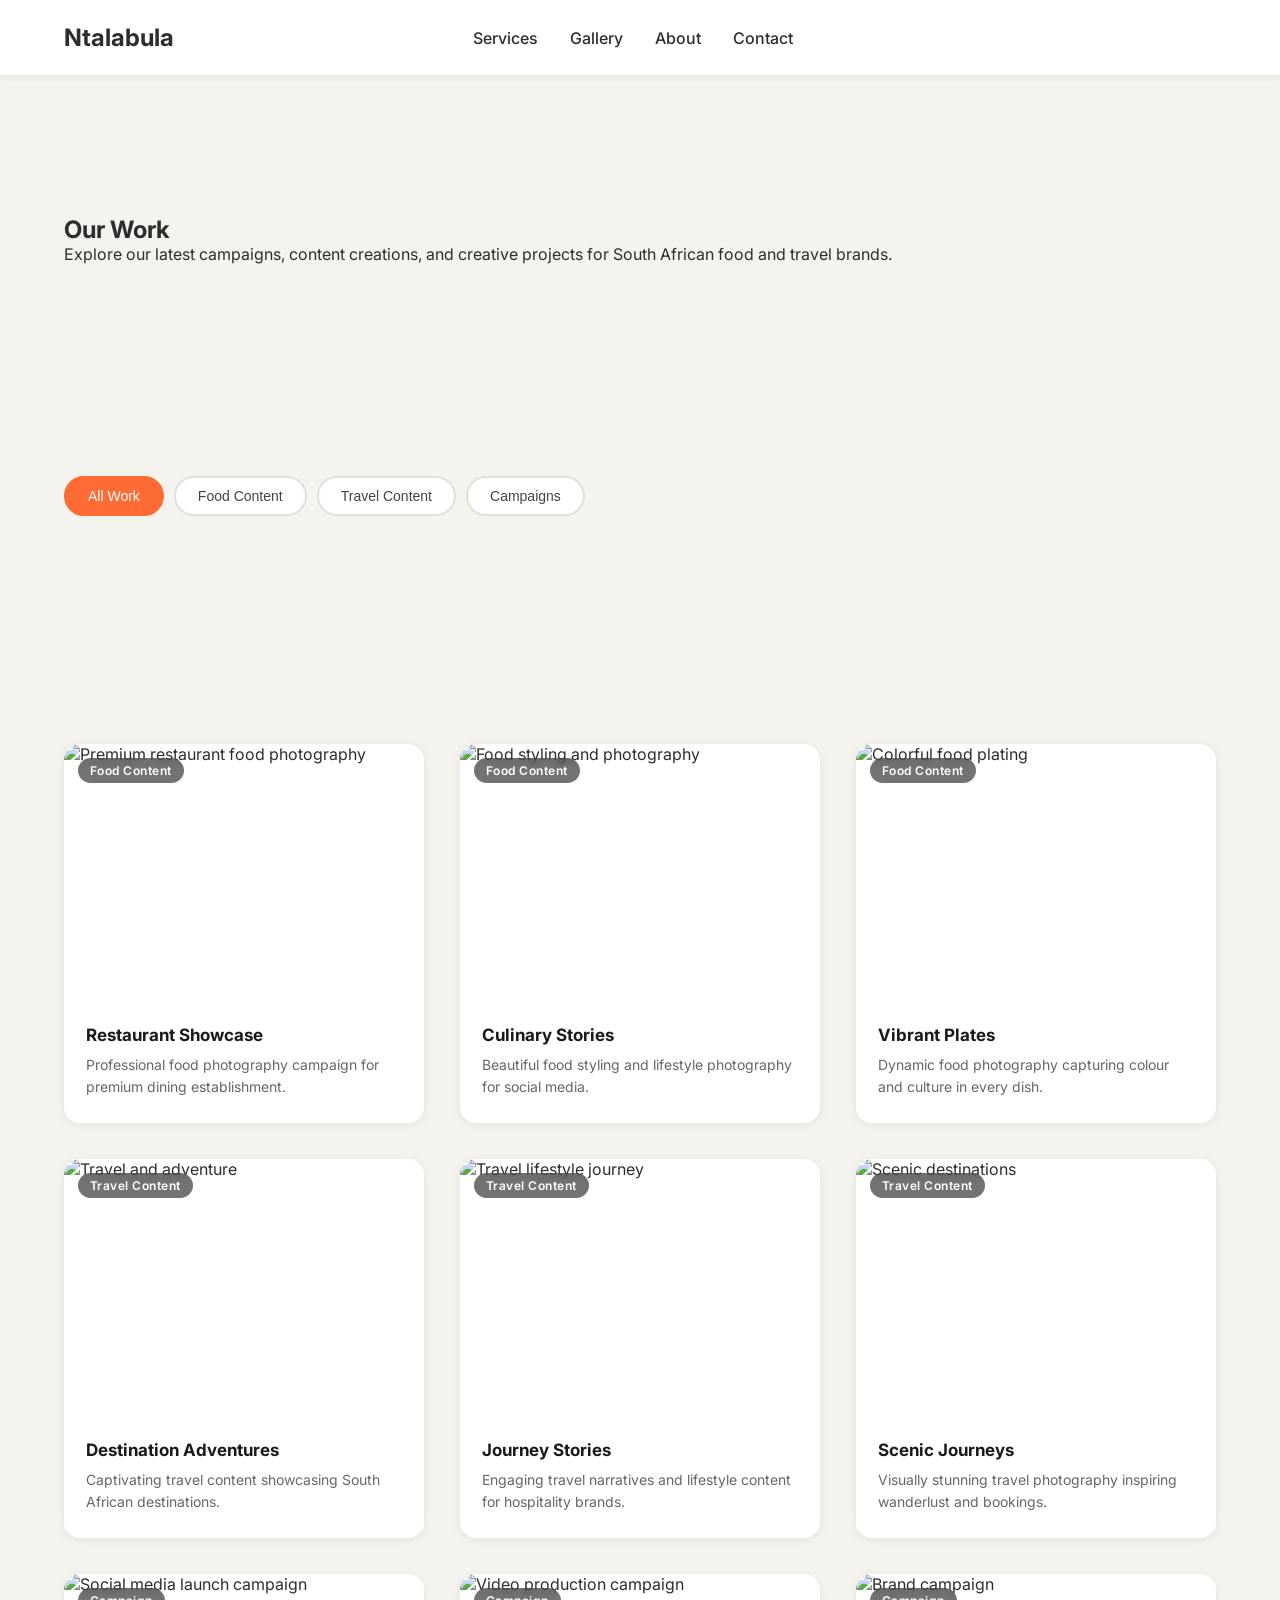
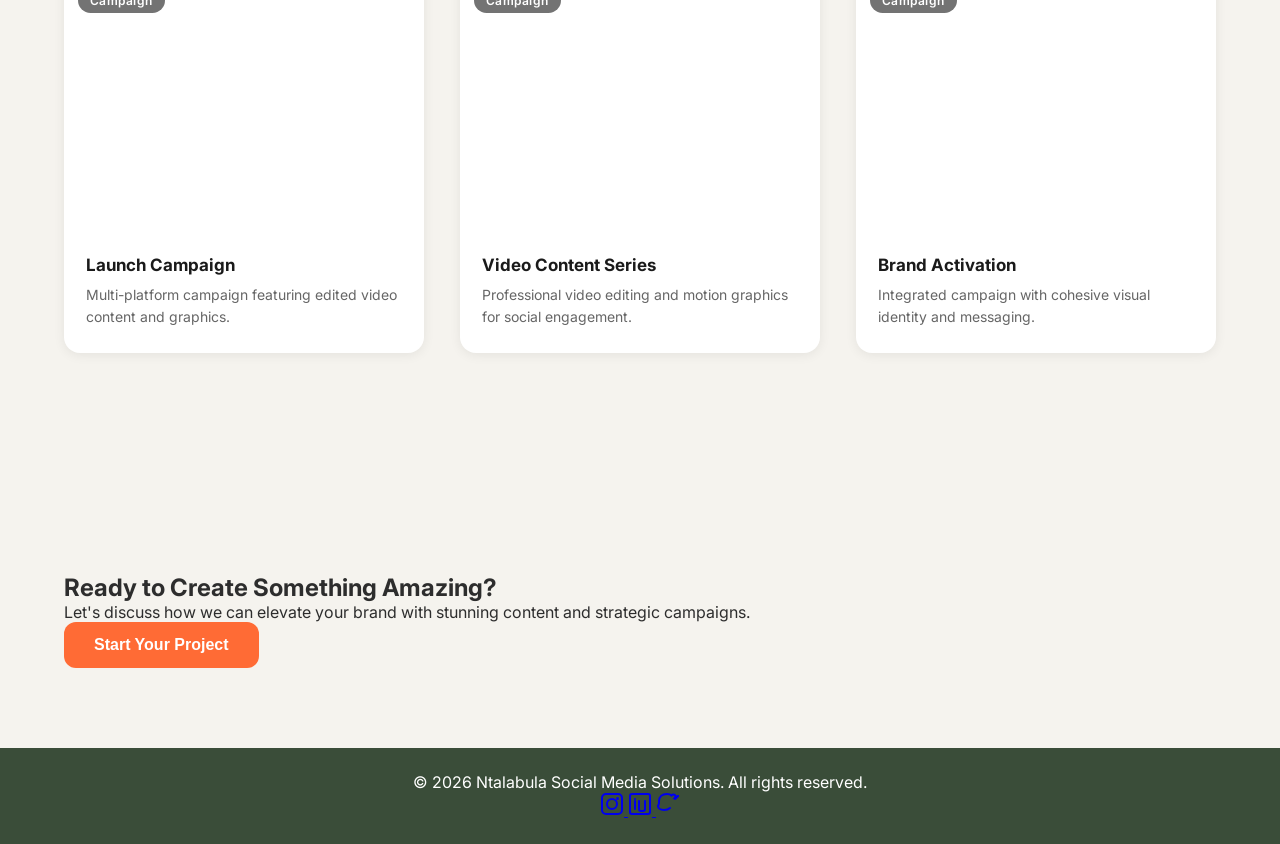
==== commit 83a5f22b: "Gallery edit" ====
--- a/gallery.html
+++ b/gallery.html
@@ -13,6 +13,7 @@
             display: flex;
             gap: 10px;
             flex-wrap: wrap;
+            margin-bottom: 40px;
         }
 
         .filter-tab {
@@ -59,6 +60,92 @@
 
         .btn-primary:active {
             transform: scale(0.98);
+        }
+
+        /* Card spacing fixes */
+        .gallery-grid {
+            display: grid;
+            grid-template-columns: repeat(auto-fill, minmax(300px, 1fr));
+            gap: 36px;
+        }
+
+        .gallery-item {
+            border-radius: 16px;
+            overflow: hidden;
+            background: #fff;
+            box-shadow: 0 2px 12px rgba(0, 0, 0, 0.07);
+            transition: transform 0.2s ease, box-shadow 0.2s ease;
+        }
+
+        .gallery-item:hover {
+            transform: translateY(-4px);
+            box-shadow: 0 8px 24px rgba(0, 0, 0, 0.12);
+        }
+
+        .gallery-image-wrapper {
+            position: relative;
+            overflow: hidden;
+            aspect-ratio: 4 / 3;
+        }
+
+        .gallery-image {
+            width: 100%;
+            height: 100%;
+            object-fit: cover;
+            display: block;
+            transition: transform 0.4s ease;
+        }
+
+        .gallery-item:hover .gallery-image {
+            transform: scale(1.04);
+        }
+
+        .gallery-overlay {
+            position: absolute;
+            top: 14px;
+            left: 14px;
+        }
+
+        .gallery-label {
+            background: rgba(0, 0, 0, 0.55);
+            color: #fff;
+            font-size: 12px;
+            font-weight: 600;
+            padding: 5px 12px;
+            border-radius: 999px;
+            letter-spacing: 0.04em;
+            backdrop-filter: blur(4px);
+        }
+
+        .gallery-info {
+            padding: 20px 22px 24px;
+        }
+
+        .gallery-info h3 {
+            font-size: 17px;
+            font-weight: 700;
+            color: #1a1a1a;
+            margin: 0 0 8px;
+            line-height: 1.3;
+        }
+
+        .gallery-info p {
+            font-size: 14px;
+            color: #666;
+            margin: 0;
+            line-height: 1.6;
+        }
+
+        .gallery-section {
+            padding: 20px 0 60px;
+        }
+
+        .gallery-filters {
+            padding: 32px 0 8px;
+        }
+
+        .gallery-header {
+            padding: 60px 0 20px;
         }
     </style>
 </head>
@@ -73,7 +160,7 @@
                 <li><a href="index.html#about" class="nav-link">About</a></li>
                 <li><a href="index.html#contact" class="nav-link">Contact</a></li>
             </ul>
-            <button class="cta-button" onclick="document.getElementById('contact').scrollIntoView({ behavior: 'smooth' })">Get in Touch</button>
+            <button class="cta-button" onclick="window.location.href='index.html#contact'">Get in Touch</button>
         </nav>
     </header>
 
@@ -101,6 +188,7 @@
     <section class="gallery-section">
         <div class="section-wrapper">
             <div class="gallery-grid">
+
                 <!-- Food Content 1 -->
                 <div class="gallery-item" data-category="food">
                     <div class="gallery-image-wrapper">
@@ -226,6 +314,7 @@
                         <p>Integrated campaign with cohesive visual identity and messaging.</p>
                     </div>
                 </div>
+
             </div>
         </div>
     </section>
@@ -276,7 +365,7 @@
 
                 const filter = this.getAttribute('data-filter');
                 const items = document.querySelectorAll('.gallery-item');
-                
+
                 items.forEach(item => {
                     if (filter === 'all' || item.getAttribute('data-category') === filter) {
                         item.style.display = 'block';
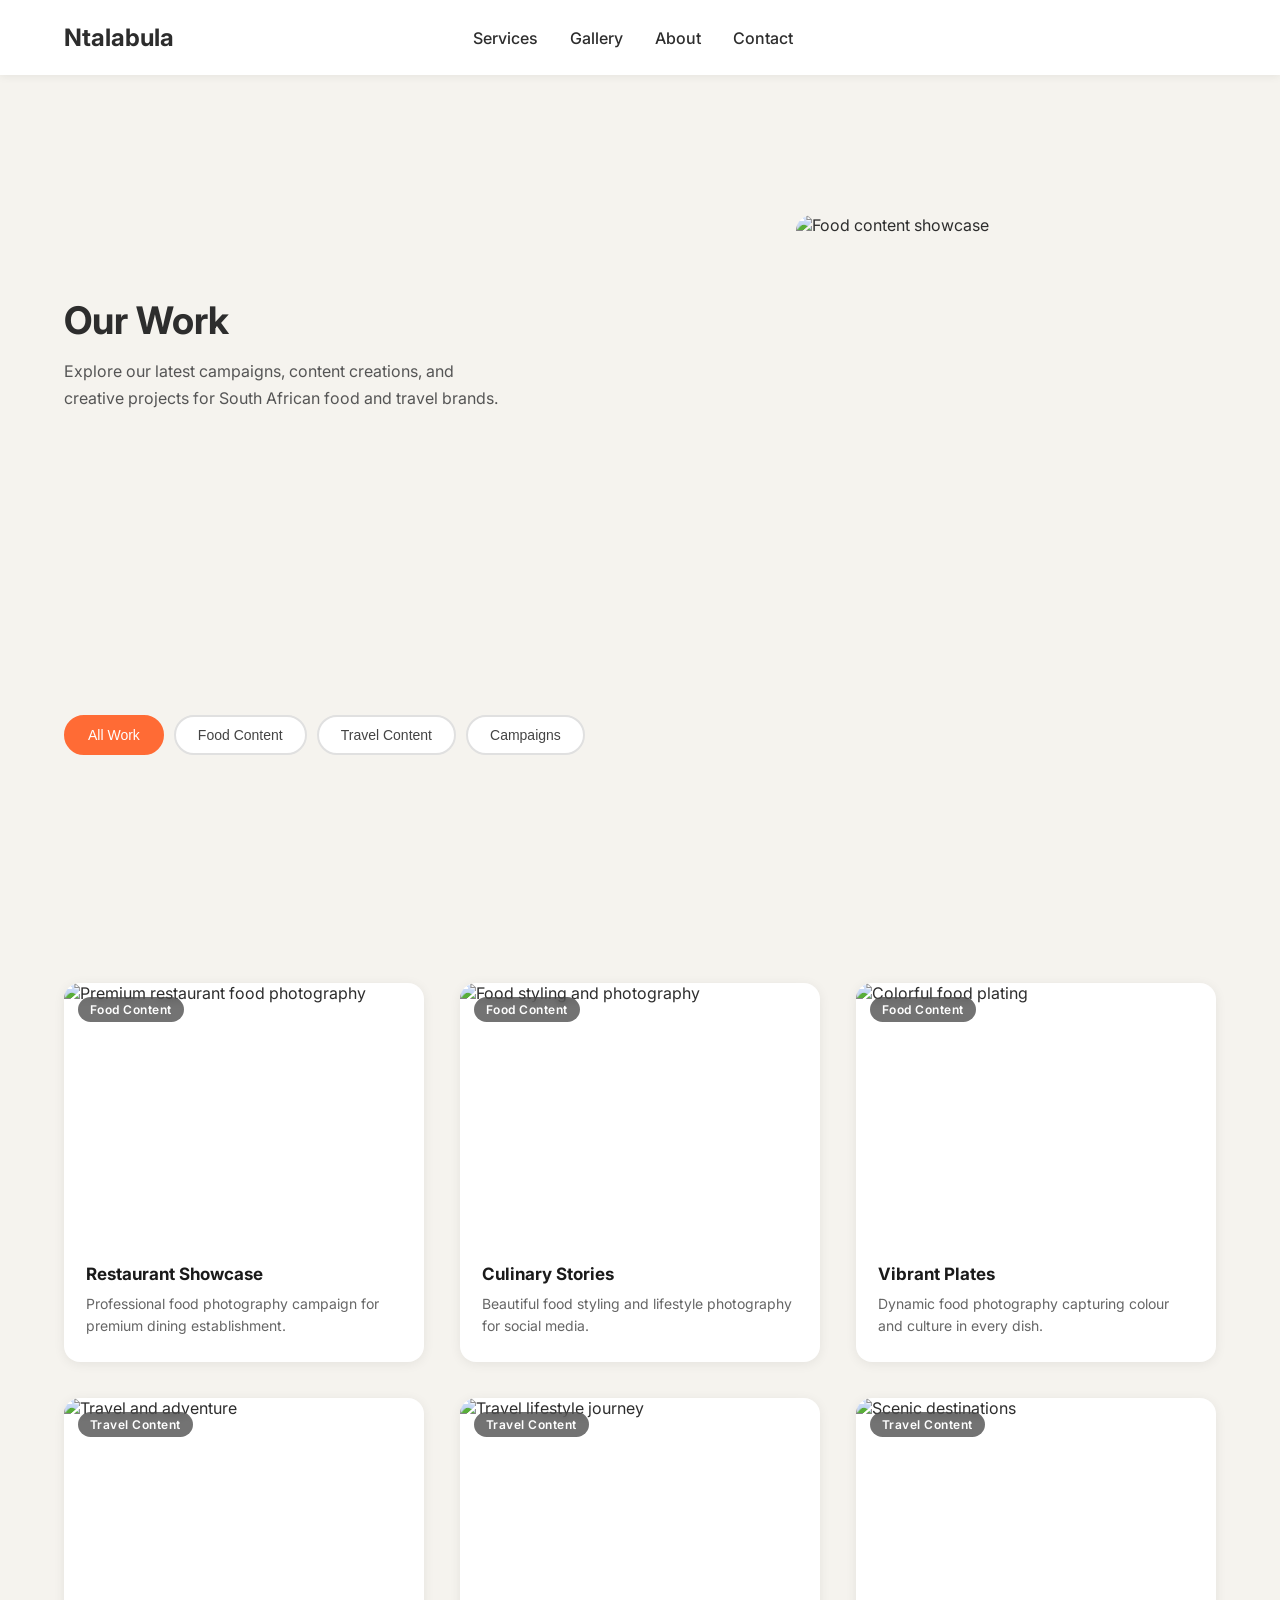
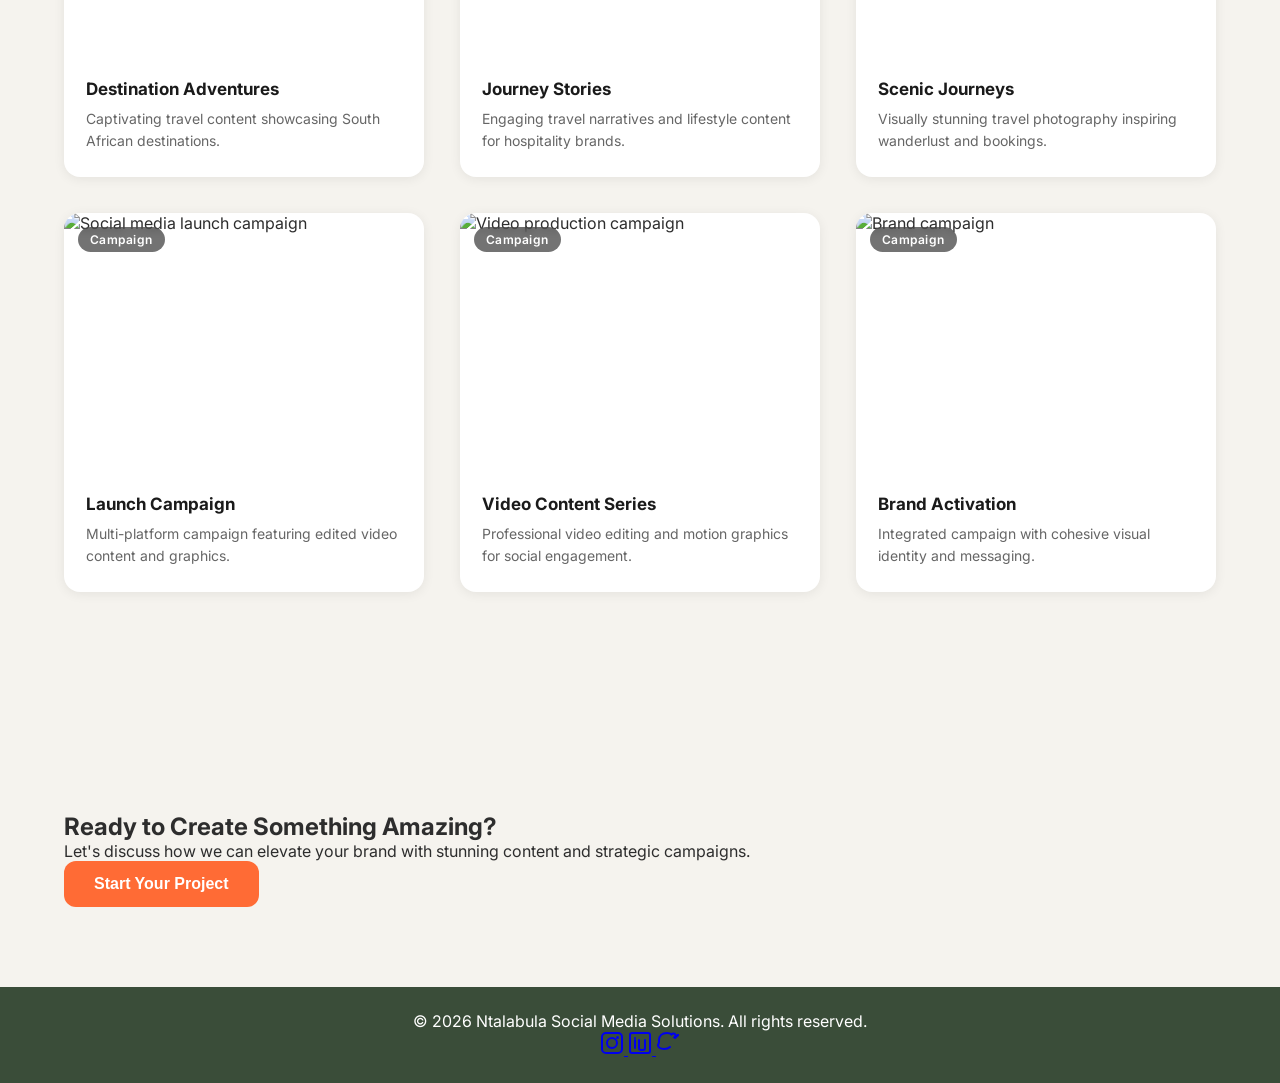
==== commit d112c6e5: "Gallery update image" ====
--- a/gallery.html
+++ b/gallery.html
@@ -62,7 +62,67 @@
             transform: scale(0.98);
         }
 
-        /* Card spacing fixes */
+        /* Gallery header — matches hero layout on index */
+        .gallery-header {
+            padding: 60px 0;
+        }
+
+        .gallery-header-wrapper {
+            display: flex;
+            align-items: center;
+            gap: 48px;
+        }
+
+        .gallery-header-content {
+            flex: 1;
+        }
+
+        .gallery-title {
+            font-size: 38px;
+            font-weight: 700;
+            line-height: 1.2;
+            margin: 0 0 14px;
+        }
+
+        .gallery-subtitle {
+            font-size: 16px;
+            color: #555;
+            line-height: 1.7;
+            margin: 0;
+            max-width: 440px;
+        }
+
+        .gallery-header-image {
+            flex: 1;
+            display: flex;
+            justify-content: flex-end;
+        }
+
+        .gallery-header-img {
+            width: 100%;
+            max-width: 420px;
+            height: 280px;
+            object-fit: cover;
+            border-radius: 16px;
+        }
+
+        @media (max-width: 768px) {
+            .gallery-header-wrapper {
+                flex-direction: column;
+                gap: 24px;
+            }
+
+            .gallery-header-img {
+                max-width: 100%;
+                height: 220px;
+            }
+
+            .gallery-title {
+                font-size: 28px;
+            }
+        }
+
+        /* Card styling */
         .gallery-grid {
             display: grid;
             grid-template-columns: repeat(auto-fill, minmax(300px, 1fr));
@@ -141,11 +201,7 @@
         }
 
         .gallery-filters {
-            padding: 32px 0 8px;
-        }
-
-        .gallery-header {
-            padding: 60px 0 20px;
+            padding: 0 0 8px;
         }
     </style>
 </head>
@@ -167,8 +223,18 @@
     <!-- Gallery Header -->
     <section class="gallery-header">
         <div class="section-wrapper">
-            <h1 class="gallery-title">Our Work</h1>
-            <p class="gallery-subtitle">Explore our latest campaigns, content creations, and creative projects for South African food and travel brands.</p>
+            <div class="gallery-header-wrapper">
+                <div class="gallery-header-content">
+                    <h1 class="gallery-title">Our Work</h1>
+                    <p class="gallery-subtitle">Explore our latest campaigns, content creations, and creative projects for South African food and travel brands.</p>
+                </div>
+                <div class="gallery-header-image">
+                    <img
+                        src="https://images.unsplash.com/photo-1555396273-367ea4eb4db5?w=600&h=400&fit=crop"
+                        alt="Food content showcase"
+                        class="gallery-header-img">
+                </div>
+            </div>
         </div>
     </section>
 
@@ -193,9 +259,7 @@
                 <div class="gallery-item" data-category="food">
                     <div class="gallery-image-wrapper">
                         <img src="https://images.unsplash.com/photo-1414235077428-338989a2e8c0?w=500&h=500&fit=crop" alt="Premium restaurant food photography" class="gallery-image">
-                        <div class="gallery-overlay">
-                            <div class="gallery-label">Food Content</div>
-                        </div>
+                        <div class="gallery-overlay"><div class="gallery-label">Food Content</div></div>
                     </div>
                     <div class="gallery-info">
                         <h3>Restaurant Showcase</h3>
@@ -207,9 +271,7 @@
                 <div class="gallery-item" data-category="food">
                     <div class="gallery-image-wrapper">
                         <img src="https://images.unsplash.com/photo-1546069901-ba9599a7e63c?w=500&h=500&fit=crop" alt="Food styling and photography" class="gallery-image">
-                        <div class="gallery-overlay">
-                            <div class="gallery-label">Food Content</div>
-                        </div>
+                        <div class="gallery-overlay"><div class="gallery-label">Food Content</div></div>
                     </div>
                     <div class="gallery-info">
                         <h3>Culinary Stories</h3>
@@ -221,9 +283,7 @@
                 <div class="gallery-item" data-category="food">
                     <div class="gallery-image-wrapper">
                         <img src="https://images.unsplash.com/photo-1495521821757-a1efb6729352?w=500&h=500&fit=crop" alt="Colorful food plating" class="gallery-image">
-                        <div class="gallery-overlay">
-                            <div class="gallery-label">Food Content</div>
-                        </div>
+                        <div class="gallery-overlay"><div class="gallery-label">Food Content</div></div>
                     </div>
                     <div class="gallery-info">
                         <h3>Vibrant Plates</h3>
@@ -235,9 +295,7 @@
                 <div class="gallery-item" data-category="travel">
                     <div class="gallery-image-wrapper">
                         <img src="https://images.unsplash.com/photo-1488646953014-85cb44e25828?w=500&h=500&fit=crop" alt="Travel and adventure" class="gallery-image">
-                        <div class="gallery-overlay">
-                            <div class="gallery-label">Travel Content</div>
-                        </div>
+                        <div class="gallery-overlay"><div class="gallery-label">Travel Content</div></div>
                     </div>
                     <div class="gallery-info">
                         <h3>Destination Adventures</h3>
@@ -249,9 +307,7 @@
                 <div class="gallery-item" data-category="travel">
                     <div class="gallery-image-wrapper">
                         <img src="https://images.unsplash.com/photo-1476514525535-07fb3b4ae5f1?w=500&h=500&fit=crop" alt="Travel lifestyle journey" class="gallery-image">
-                        <div class="gallery-overlay">
-                            <div class="gallery-label">Travel Content</div>
-                        </div>
+                        <div class="gallery-overlay"><div class="gallery-label">Travel Content</div></div>
                     </div>
                     <div class="gallery-info">
                         <h3>Journey Stories</h3>
@@ -263,9 +319,7 @@
                 <div class="gallery-item" data-category="travel">
                     <div class="gallery-image-wrapper">
                         <img src="https://images.unsplash.com/photo-1506905925346-21bda4d32df4?w=500&h=500&fit=crop" alt="Scenic destinations" class="gallery-image">
-                        <div class="gallery-overlay">
-                            <div class="gallery-label">Travel Content</div>
-                        </div>
+                        <div class="gallery-overlay"><div class="gallery-label">Travel Content</div></div>
                     </div>
                     <div class="gallery-info">
                         <h3>Scenic Journeys</h3>
@@ -277,9 +331,7 @@
                 <div class="gallery-item" data-category="campaigns">
                     <div class="gallery-image-wrapper">
                         <img src="https://images.unsplash.com/photo-1533750349088-cd871a92f312?w=500&h=500&fit=crop" alt="Social media launch campaign" class="gallery-image">
-                        <div class="gallery-overlay">
-                            <div class="gallery-label">Campaign</div>
-                        </div>
+                        <div class="gallery-overlay"><div class="gallery-label">Campaign</div></div>
                     </div>
                     <div class="gallery-info">
                         <h3>Launch Campaign</h3>
@@ -291,9 +343,7 @@
                 <div class="gallery-item" data-category="campaigns">
                     <div class="gallery-image-wrapper">
                         <img src="https://images.unsplash.com/photo-1552664730-d307ca884978?w=500&h=500&fit=crop" alt="Video production campaign" class="gallery-image">
-                        <div class="gallery-overlay">
-                            <div class="gallery-label">Campaign</div>
-                        </div>
+                        <div class="gallery-overlay"><div class="gallery-label">Campaign</div></div>
                     </div>
                     <div class="gallery-info">
                         <h3>Video Content Series</h3>
@@ -305,9 +355,7 @@
                 <div class="gallery-item" data-category="campaigns">
                     <div class="gallery-image-wrapper">
                         <img src="https://images.unsplash.com/photo-1611162617213-7d7a39e9b1d7?w=500&h=500&fit=crop" alt="Brand campaign" class="gallery-image">
-                        <div class="gallery-overlay">
-                            <div class="gallery-label">Campaign</div>
-                        </div>
+                        <div class="gallery-overlay"><div class="gallery-label">Campaign</div></div>
                     </div>
                     <div class="gallery-info">
                         <h3>Brand Activation</h3>
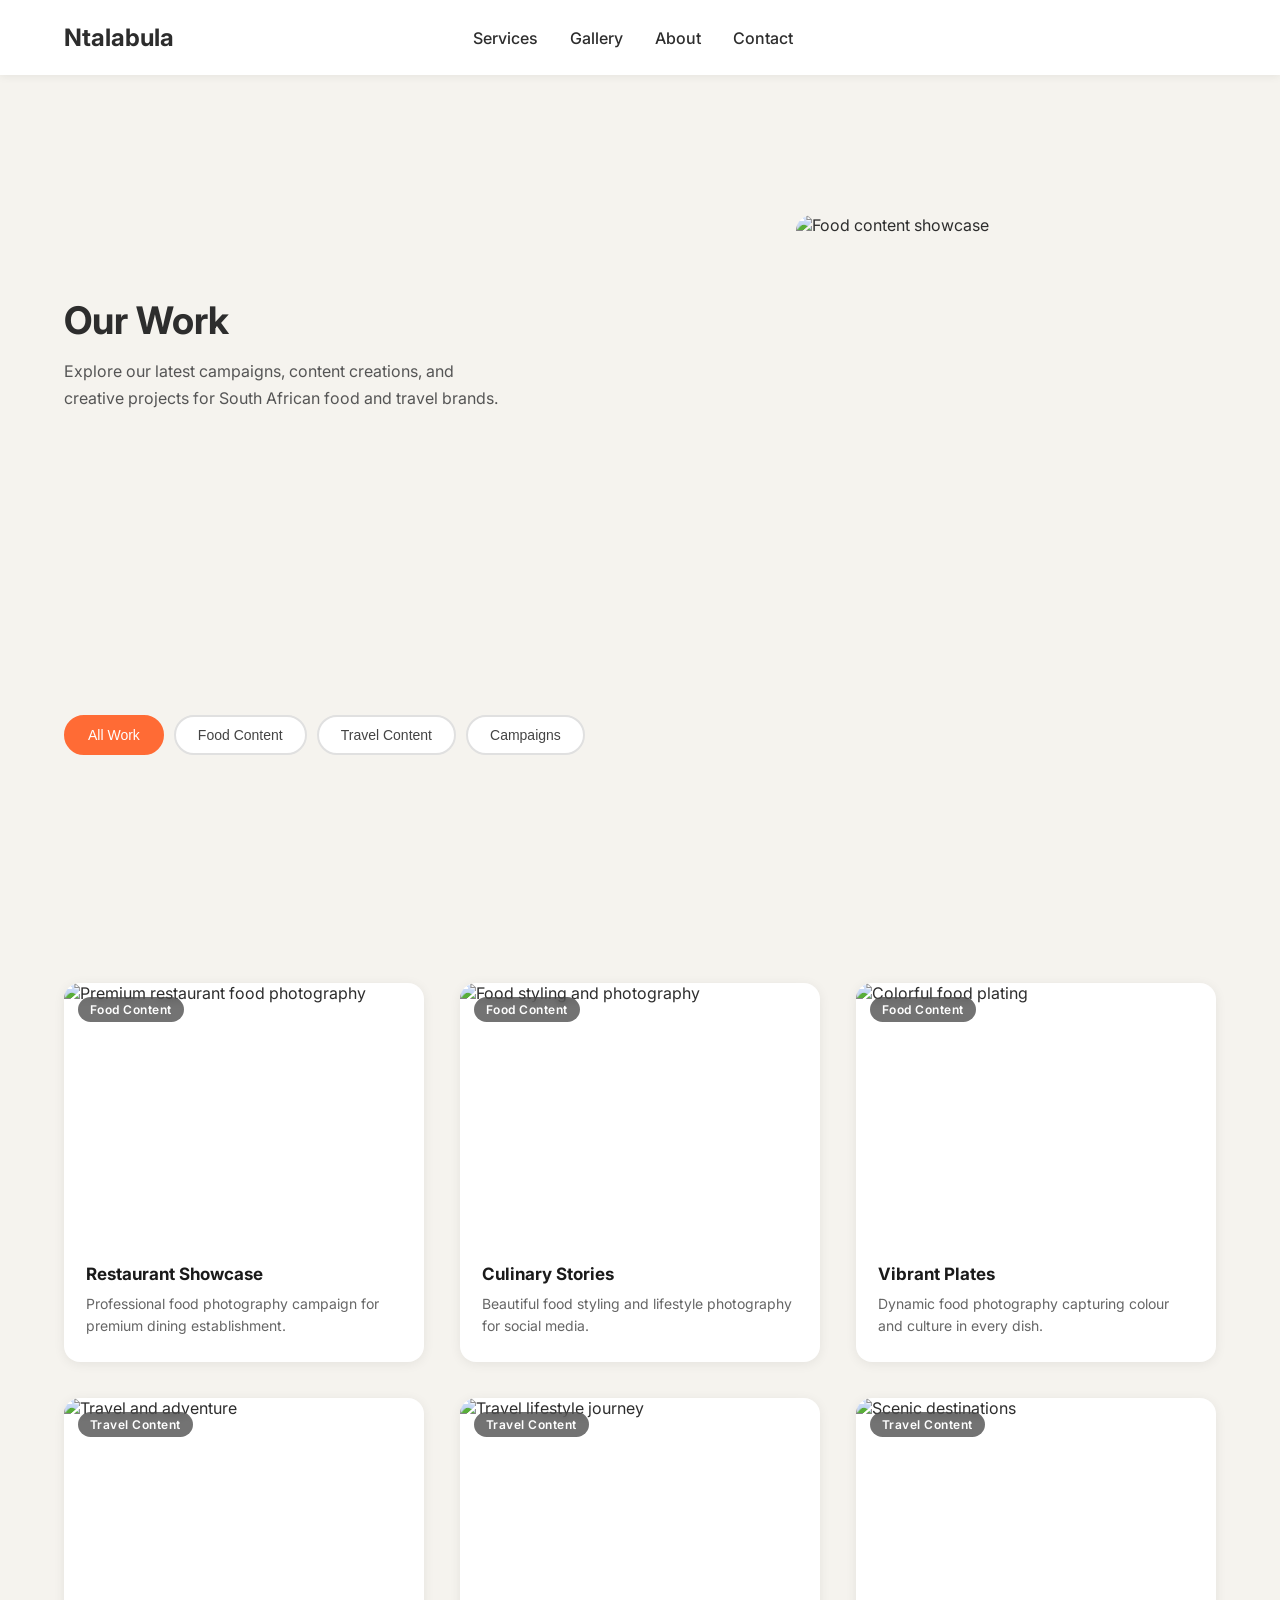
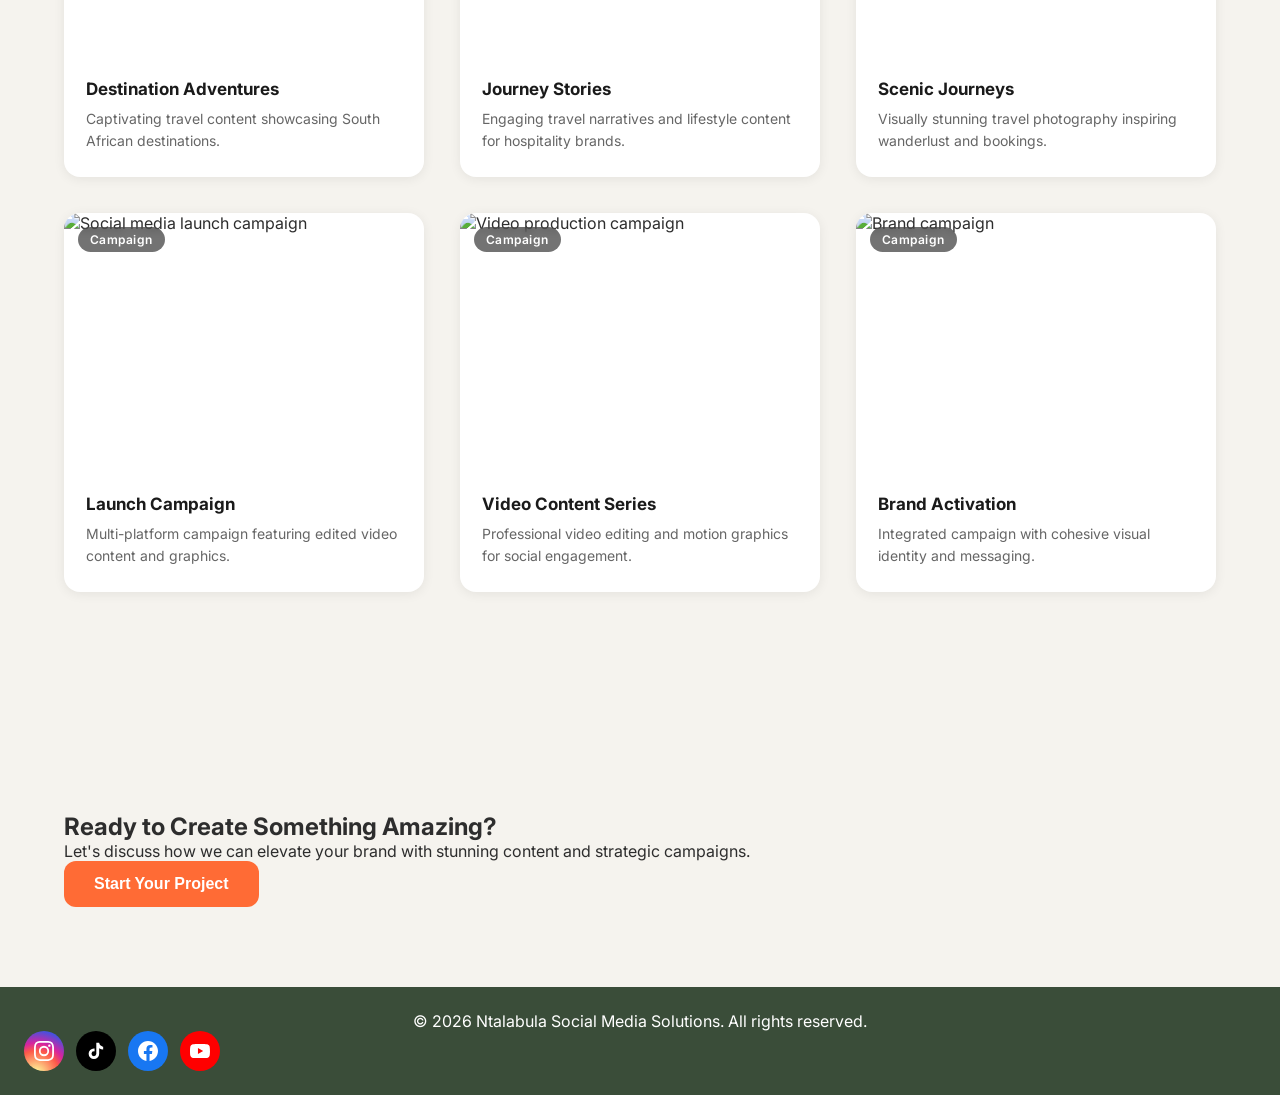
==== commit 030e714d: "Next footer" ====
--- a/gallery.html
+++ b/gallery.html
@@ -62,10 +62,7 @@
             transform: scale(0.98);
         }
 
-        /* Gallery header — matches hero layout on index */
-        .gallery-header {
-            padding: 60px 0;
-        }
+        .gallery-header { padding: 60px 0; }
 
         .gallery-header-wrapper {
             display: flex;
@@ -73,9 +70,7 @@
             gap: 48px;
         }
 
-        .gallery-header-content {
-            flex: 1;
-        }
+        .gallery-header-content { flex: 1; }
 
         .gallery-title {
             font-size: 38px;
@@ -107,22 +102,11 @@
         }
 
         @media (max-width: 768px) {
-            .gallery-header-wrapper {
-                flex-direction: column;
-                gap: 24px;
-            }
-
-            .gallery-header-img {
-                max-width: 100%;
-                height: 220px;
-            }
-
-            .gallery-title {
-                font-size: 28px;
-            }
-        }
-
-        /* Card styling */
+            .gallery-header-wrapper { flex-direction: column; gap: 24px; }
+            .gallery-header-img { max-width: 100%; height: 220px; }
+            .gallery-title { font-size: 28px; }
+        }
+
         .gallery-grid {
             display: grid;
             grid-template-columns: repeat(auto-fill, minmax(300px, 1fr));
@@ -133,13 +117,13 @@
             border-radius: 16px;
             overflow: hidden;
             background: #fff;
-            box-shadow: 0 2px 12px rgba(0, 0, 0, 0.07);
+            box-shadow: 0 2px 12px rgba(0,0,0,0.07);
             transition: transform 0.2s ease, box-shadow 0.2s ease;
         }
 
         .gallery-item:hover {
             transform: translateY(-4px);
-            box-shadow: 0 8px 24px rgba(0, 0, 0, 0.12);
+            box-shadow: 0 8px 24px rgba(0,0,0,0.12);
         }
 
         .gallery-image-wrapper {
@@ -156,18 +140,12 @@
             transition: transform 0.4s ease;
         }
 
-        .gallery-item:hover .gallery-image {
-            transform: scale(1.04);
-        }
-
-        .gallery-overlay {
-            position: absolute;
-            top: 14px;
-            left: 14px;
-        }
+        .gallery-item:hover .gallery-image { transform: scale(1.04); }
+
+        .gallery-overlay { position: absolute; top: 14px; left: 14px; }
 
         .gallery-label {
-            background: rgba(0, 0, 0, 0.55);
+            background: rgba(0,0,0,0.55);
             color: #fff;
             font-size: 12px;
             font-weight: 600;
@@ -177,9 +155,7 @@
             backdrop-filter: blur(4px);
         }
 
-        .gallery-info {
-            padding: 20px 22px 24px;
-        }
+        .gallery-info { padding: 20px 22px 24px; }
 
         .gallery-info h3 {
             font-size: 17px;
@@ -196,13 +172,33 @@
             line-height: 1.6;
         }
 
-        .gallery-section {
-            padding: 20px 0 60px;
-        }
-
-        .gallery-filters {
-            padding: 0 0 8px;
-        }
+        .gallery-section { padding: 20px 0 60px; }
+        .gallery-filters { padding: 0 0 8px; }
+
+        /* Social icons */
+        .social-links {
+            display: flex;
+            gap: 12px;
+            align-items: center;
+        }
+
+        .social-icon {
+            display: flex;
+            align-items: center;
+            justify-content: center;
+            width: 40px;
+            height: 40px;
+            border-radius: 50%;
+            text-decoration: none;
+            transition: transform 0.2s ease, opacity 0.2s ease;
+            flex-shrink: 0;
+        }
+
+        .social-icon:hover { transform: translateY(-3px); opacity: 0.85; }
+        .social-icon.instagram { background: radial-gradient(circle at 30% 107%, #fdf497 0%, #fdf497 5%, #fd5949 45%, #d6249f 60%, #285AEB 90%); }
+        .social-icon.tiktok { background: #000; }
+        .social-icon.facebook { background: #1877F2; }
+        .social-icon.youtube { background: #FF0000; }
     </style>
 </head>
 <body>
@@ -229,10 +225,7 @@
                     <p class="gallery-subtitle">Explore our latest campaigns, content creations, and creative projects for South African food and travel brands.</p>
                 </div>
                 <div class="gallery-header-image">
-                    <img
-                        src="https://images.unsplash.com/photo-1555396273-367ea4eb4db5?w=600&h=400&fit=crop"
-                        alt="Food content showcase"
-                        class="gallery-header-img">
+                    <img src="https://images.unsplash.com/photo-1555396273-367ea4eb4db5?w=600&h=400&fit=crop" alt="Food content showcase" class="gallery-header-img">
                 </div>
             </div>
         </div>
@@ -255,112 +248,76 @@
         <div class="section-wrapper">
             <div class="gallery-grid">
 
-                <!-- Food Content 1 -->
                 <div class="gallery-item" data-category="food">
                     <div class="gallery-image-wrapper">
                         <img src="https://images.unsplash.com/photo-1414235077428-338989a2e8c0?w=500&h=500&fit=crop" alt="Premium restaurant food photography" class="gallery-image">
                         <div class="gallery-overlay"><div class="gallery-label">Food Content</div></div>
                     </div>
-                    <div class="gallery-info">
-                        <h3>Restaurant Showcase</h3>
-                        <p>Professional food photography campaign for premium dining establishment.</p>
-                    </div>
-                </div>
-
-                <!-- Food Content 2 -->
+                    <div class="gallery-info"><h3>Restaurant Showcase</h3><p>Professional food photography campaign for premium dining establishment.</p></div>
+                </div>
+
                 <div class="gallery-item" data-category="food">
                     <div class="gallery-image-wrapper">
                         <img src="https://images.unsplash.com/photo-1546069901-ba9599a7e63c?w=500&h=500&fit=crop" alt="Food styling and photography" class="gallery-image">
                         <div class="gallery-overlay"><div class="gallery-label">Food Content</div></div>
                     </div>
-                    <div class="gallery-info">
-                        <h3>Culinary Stories</h3>
-                        <p>Beautiful food styling and lifestyle photography for social media.</p>
-                    </div>
-                </div>
-
-                <!-- Food Content 3 -->
+                    <div class="gallery-info"><h3>Culinary Stories</h3><p>Beautiful food styling and lifestyle photography for social media.</p></div>
+                </div>
+
                 <div class="gallery-item" data-category="food">
                     <div class="gallery-image-wrapper">
                         <img src="https://images.unsplash.com/photo-1495521821757-a1efb6729352?w=500&h=500&fit=crop" alt="Colorful food plating" class="gallery-image">
                         <div class="gallery-overlay"><div class="gallery-label">Food Content</div></div>
                     </div>
-                    <div class="gallery-info">
-                        <h3>Vibrant Plates</h3>
-                        <p>Dynamic food photography capturing colour and culture in every dish.</p>
-                    </div>
-                </div>
-
-                <!-- Travel Content 1 -->
+                    <div class="gallery-info"><h3>Vibrant Plates</h3><p>Dynamic food photography capturing colour and culture in every dish.</p></div>
+                </div>
+
                 <div class="gallery-item" data-category="travel">
                     <div class="gallery-image-wrapper">
                         <img src="https://images.unsplash.com/photo-1488646953014-85cb44e25828?w=500&h=500&fit=crop" alt="Travel and adventure" class="gallery-image">
                         <div class="gallery-overlay"><div class="gallery-label">Travel Content</div></div>
                     </div>
-                    <div class="gallery-info">
-                        <h3>Destination Adventures</h3>
-                        <p>Captivating travel content showcasing South African destinations.</p>
-                    </div>
-                </div>
-
-                <!-- Travel Content 2 -->
+                    <div class="gallery-info"><h3>Destination Adventures</h3><p>Captivating travel content showcasing South African destinations.</p></div>
+                </div>
+
                 <div class="gallery-item" data-category="travel">
                     <div class="gallery-image-wrapper">
                         <img src="https://images.unsplash.com/photo-1476514525535-07fb3b4ae5f1?w=500&h=500&fit=crop" alt="Travel lifestyle journey" class="gallery-image">
                         <div class="gallery-overlay"><div class="gallery-label">Travel Content</div></div>
                     </div>
-                    <div class="gallery-info">
-                        <h3>Journey Stories</h3>
-                        <p>Engaging travel narratives and lifestyle content for hospitality brands.</p>
-                    </div>
-                </div>
-
-                <!-- Travel Content 3 -->
+                    <div class="gallery-info"><h3>Journey Stories</h3><p>Engaging travel narratives and lifestyle content for hospitality brands.</p></div>
+                </div>
+
                 <div class="gallery-item" data-category="travel">
                     <div class="gallery-image-wrapper">
                         <img src="https://images.unsplash.com/photo-1506905925346-21bda4d32df4?w=500&h=500&fit=crop" alt="Scenic destinations" class="gallery-image">
                         <div class="gallery-overlay"><div class="gallery-label">Travel Content</div></div>
                     </div>
-                    <div class="gallery-info">
-                        <h3>Scenic Journeys</h3>
-                        <p>Visually stunning travel photography inspiring wanderlust and bookings.</p>
-                    </div>
-                </div>
-
-                <!-- Campaign 1 -->
+                    <div class="gallery-info"><h3>Scenic Journeys</h3><p>Visually stunning travel photography inspiring wanderlust and bookings.</p></div>
+                </div>
+
                 <div class="gallery-item" data-category="campaigns">
                     <div class="gallery-image-wrapper">
                         <img src="https://images.unsplash.com/photo-1533750349088-cd871a92f312?w=500&h=500&fit=crop" alt="Social media launch campaign" class="gallery-image">
                         <div class="gallery-overlay"><div class="gallery-label">Campaign</div></div>
                     </div>
-                    <div class="gallery-info">
-                        <h3>Launch Campaign</h3>
-                        <p>Multi-platform campaign featuring edited video content and graphics.</p>
-                    </div>
-                </div>
-
-                <!-- Campaign 2 -->
+                    <div class="gallery-info"><h3>Launch Campaign</h3><p>Multi-platform campaign featuring edited video content and graphics.</p></div>
+                </div>
+
                 <div class="gallery-item" data-category="campaigns">
                     <div class="gallery-image-wrapper">
                         <img src="https://images.unsplash.com/photo-1552664730-d307ca884978?w=500&h=500&fit=crop" alt="Video production campaign" class="gallery-image">
                         <div class="gallery-overlay"><div class="gallery-label">Campaign</div></div>
                     </div>
-                    <div class="gallery-info">
-                        <h3>Video Content Series</h3>
-                        <p>Professional video editing and motion graphics for social engagement.</p>
-                    </div>
-                </div>
-
-                <!-- Campaign 3 -->
+                    <div class="gallery-info"><h3>Video Content Series</h3><p>Professional video editing and motion graphics for social engagement.</p></div>
+                </div>
+
                 <div class="gallery-item" data-category="campaigns">
                     <div class="gallery-image-wrapper">
                         <img src="https://images.unsplash.com/photo-1611162617213-7d7a39e9b1d7?w=500&h=500&fit=crop" alt="Brand campaign" class="gallery-image">
                         <div class="gallery-overlay"><div class="gallery-label">Campaign</div></div>
                     </div>
-                    <div class="gallery-info">
-                        <h3>Brand Activation</h3>
-                        <p>Integrated campaign with cohesive visual identity and messaging.</p>
-                    </div>
+                    <div class="gallery-info"><h3>Brand Activation</h3><p>Integrated campaign with cohesive visual identity and messaging.</p></div>
                 </div>
 
             </div>
@@ -381,25 +338,35 @@
         <div class="footer-content">
             <p>&copy; 2026 Ntalabula Social Media Solutions. All rights reserved.</p>
             <div class="social-links">
-                <a href="#" class="social-icon" aria-label="Instagram">
-                    <svg width="24" height="24" viewBox="0 0 24 24" fill="none">
-                        <rect x="2" y="2" width="20" height="20" rx="4" stroke="currentColor" stroke-width="2"/>
-                        <circle cx="12" cy="12" r="5" stroke="currentColor" stroke-width="2"/>
-                        <circle cx="17.5" cy="6.5" r="1.5" fill="currentColor"/>
+
+                <!-- Instagram -->
+                <a href="#" class="social-icon instagram" aria-label="Instagram">
+                    <svg width="20" height="20" viewBox="0 0 24 24" fill="white">
+                        <path d="M12 2.163c3.204 0 3.584.012 4.85.07 3.252.148 4.771 1.691 4.919 4.919.058 1.265.069 1.645.069 4.849 0 3.205-.012 3.584-.069 4.849-.149 3.225-1.664 4.771-4.919 4.919-1.266.058-1.644.07-4.85.07-3.204 0-3.584-.012-4.849-.07-3.26-.149-4.771-1.699-4.919-4.92-.058-1.265-.07-1.644-.07-4.849 0-3.204.013-3.583.07-4.849.149-3.227 1.664-4.771 4.919-4.919 1.266-.057 1.645-.069 4.849-.069zM12 0C8.741 0 8.333.014 7.053.072 2.695.272.273 2.69.073 7.052.014 8.333 0 8.741 0 12c0 3.259.014 3.668.072 4.948.2 4.358 2.618 6.78 6.98 6.98C8.333 23.986 8.741 24 12 24c3.259 0 3.668-.014 4.948-.072 4.354-.2 6.782-2.618 6.979-6.98.059-1.28.073-1.689.073-4.948 0-3.259-.014-3.667-.072-4.947-.196-4.354-2.617-6.78-6.979-6.98C15.668.014 15.259 0 12 0zm0 5.838a6.162 6.162 0 100 12.324 6.162 6.162 0 000-12.324zM12 16a4 4 0 110-8 4 4 0 010 8zm6.406-11.845a1.44 1.44 0 100 2.881 1.44 1.44 0 000-2.881z"/>
                     </svg>
                 </a>
-                <a href="#" class="social-icon" aria-label="LinkedIn">
-                    <svg width="24" height="24" viewBox="0 0 24 24" fill="none">
-                        <rect x="2" y="2" width="20" height="20" rx="2" stroke="currentColor" stroke-width="2"/>
-                        <path d="M7 9v8M7 7v0.01M11 9v8M17 9v8c0 1-1 2-2 2h-2c-1 0-2-1-2-2v-2" stroke="currentColor" stroke-width="2" stroke-linecap="round"/>
+
+                <!-- TikTok -->
+                <a href="#" class="social-icon tiktok" aria-label="TikTok">
+                    <svg width="20" height="20" viewBox="0 0 24 24" fill="white">
+                        <path d="M19.59 6.69a4.83 4.83 0 01-3.77-4.25V2h-3.45v13.67a2.89 2.89 0 01-2.88 2.5 2.89 2.89 0 01-2.89-2.89 2.89 2.89 0 012.89-2.89c.28 0 .54.04.79.1V9.01a6.33 6.33 0 00-.79-.05 6.34 6.34 0 00-6.34 6.34 6.34 6.34 0 006.34 6.34 6.34 6.34 0 006.33-6.34V8.69a8.18 8.18 0 004.78 1.52V6.75a4.85 4.85 0 01-1.01-.06z"/>
                     </svg>
                 </a>
-                <a href="#" class="social-icon" aria-label="Twitter">
-                    <svg width="24" height="24" viewBox="0 0 24 24" fill="none">
-                        <path d="M22 4s-1.5 1-3 1.5c1-1.5.5-3-2-3-.5 0-1 .5-1.5 1-1-1-2.5-1.5-4.5-1.5C6 2 3 5 3 9v2C3 12 2 14 2 14" stroke="currentColor" stroke-width="2" stroke-linecap="round"/>
-                        <path d="M22 4c-1 1-3 3-3 3M2 14c0 2 2 4 6 4 4 0 6-2 6-2" stroke="currentColor" stroke-width="2" stroke-linecap="round"/>
+
+                <!-- Facebook -->
+                <a href="#" class="social-icon facebook" aria-label="Facebook">
+                    <svg width="20" height="20" viewBox="0 0 24 24" fill="white">
+                        <path d="M24 12.073C24 5.405 18.627 0 12 0S0 5.405 0 12.073C0 18.1 4.388 23.094 10.125 24v-8.437H7.078v-3.49h3.047V9.41c0-3.025 1.791-4.697 4.533-4.697 1.312 0 2.686.236 2.686.236v2.97h-1.513c-1.491 0-1.956.93-1.956 1.886v2.268h3.328l-.532 3.49h-2.796V24C19.612 23.094 24 18.1 24 12.073z"/>
                     </svg>
                 </a>
+
+                <!-- YouTube -->
+                <a href="#" class="social-icon youtube" aria-label="YouTube">
+                    <svg width="20" height="20" viewBox="0 0 24 24" fill="white">
+                        <path d="M23.498 6.186a3.016 3.016 0 00-2.122-2.136C19.505 3.545 12 3.545 12 3.545s-7.505 0-9.377.505A3.017 3.017 0 00.502 6.186C0 8.07 0 12 0 12s0 3.93.502 5.814a3.016 3.016 0 002.122 2.136c1.871.505 9.376.505 9.376.505s7.505 0 9.377-.505a3.015 3.015 0 002.122-2.136C24 15.93 24 12 24 12s0-3.93-.502-5.814zM9.545 15.568V8.432L15.818 12l-6.273 3.568z"/>
+                    </svg>
+                </a>
+
             </div>
         </div>
     </footer>
